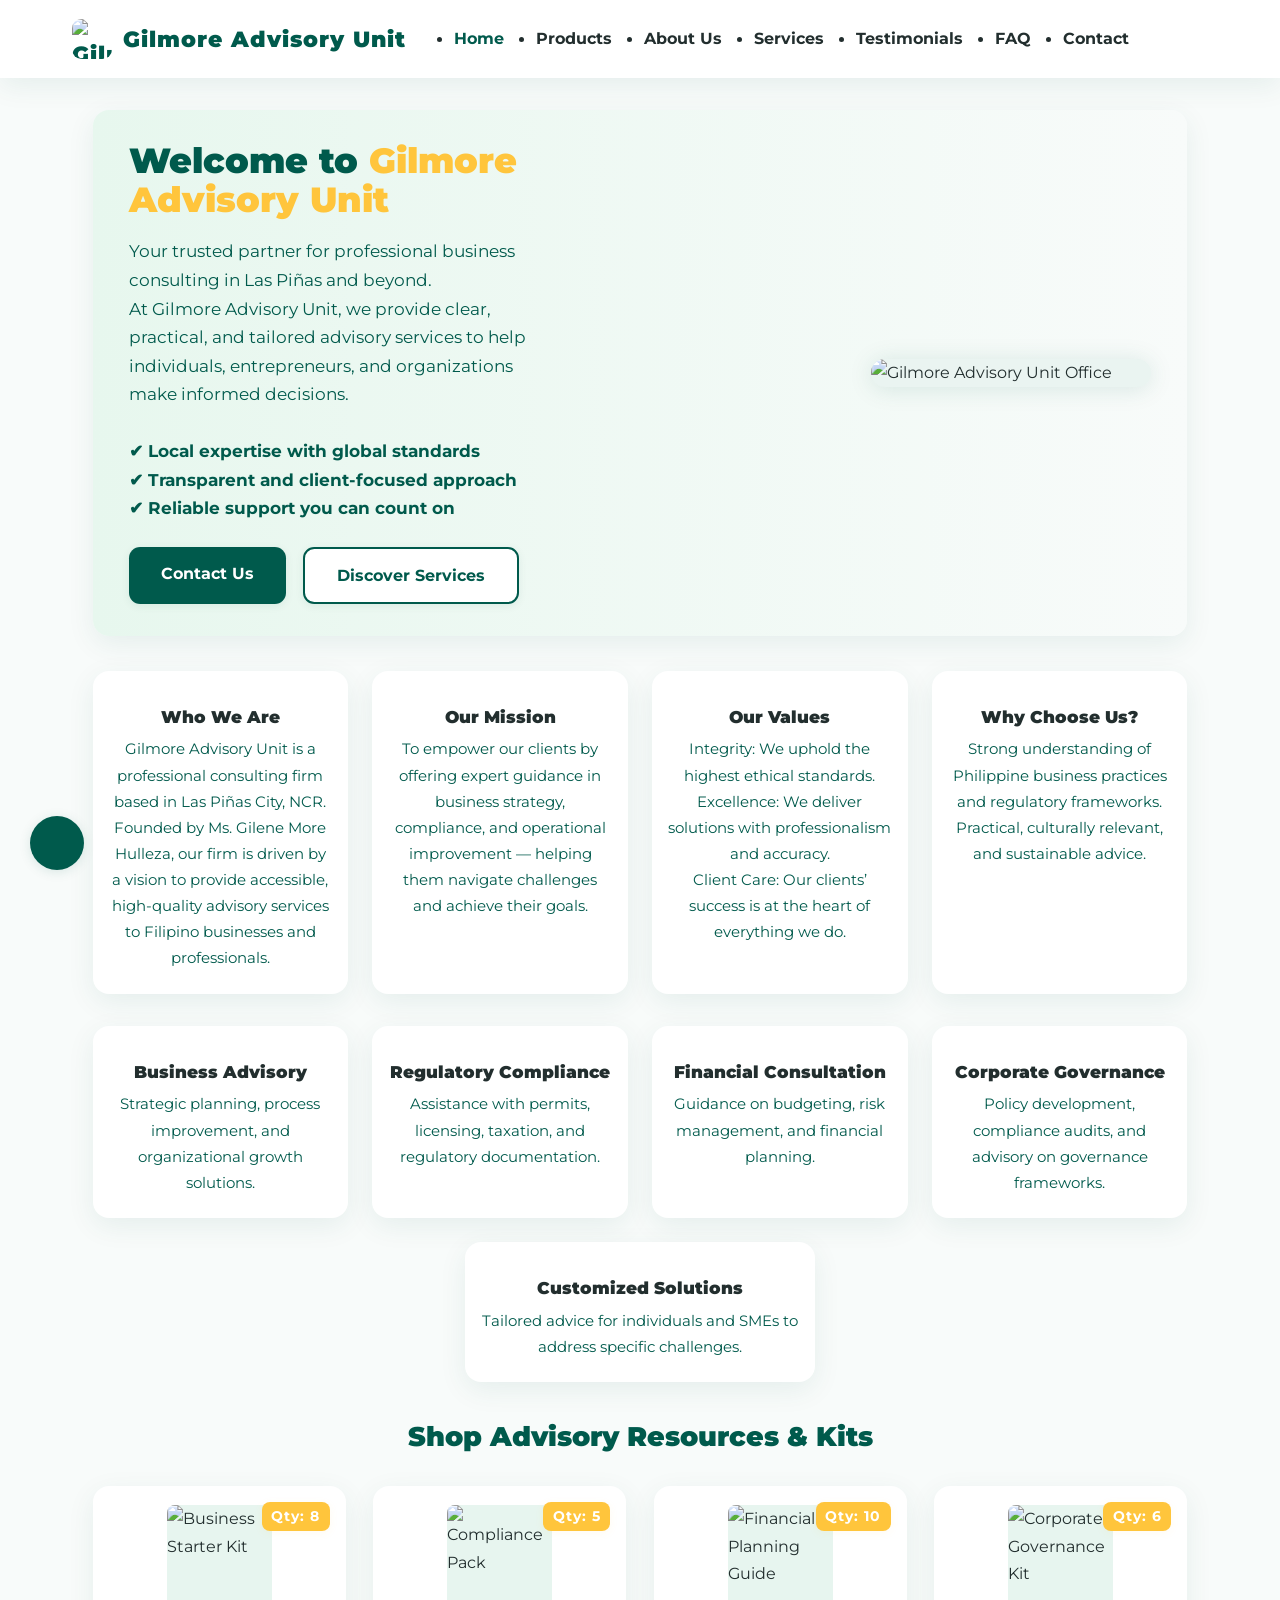
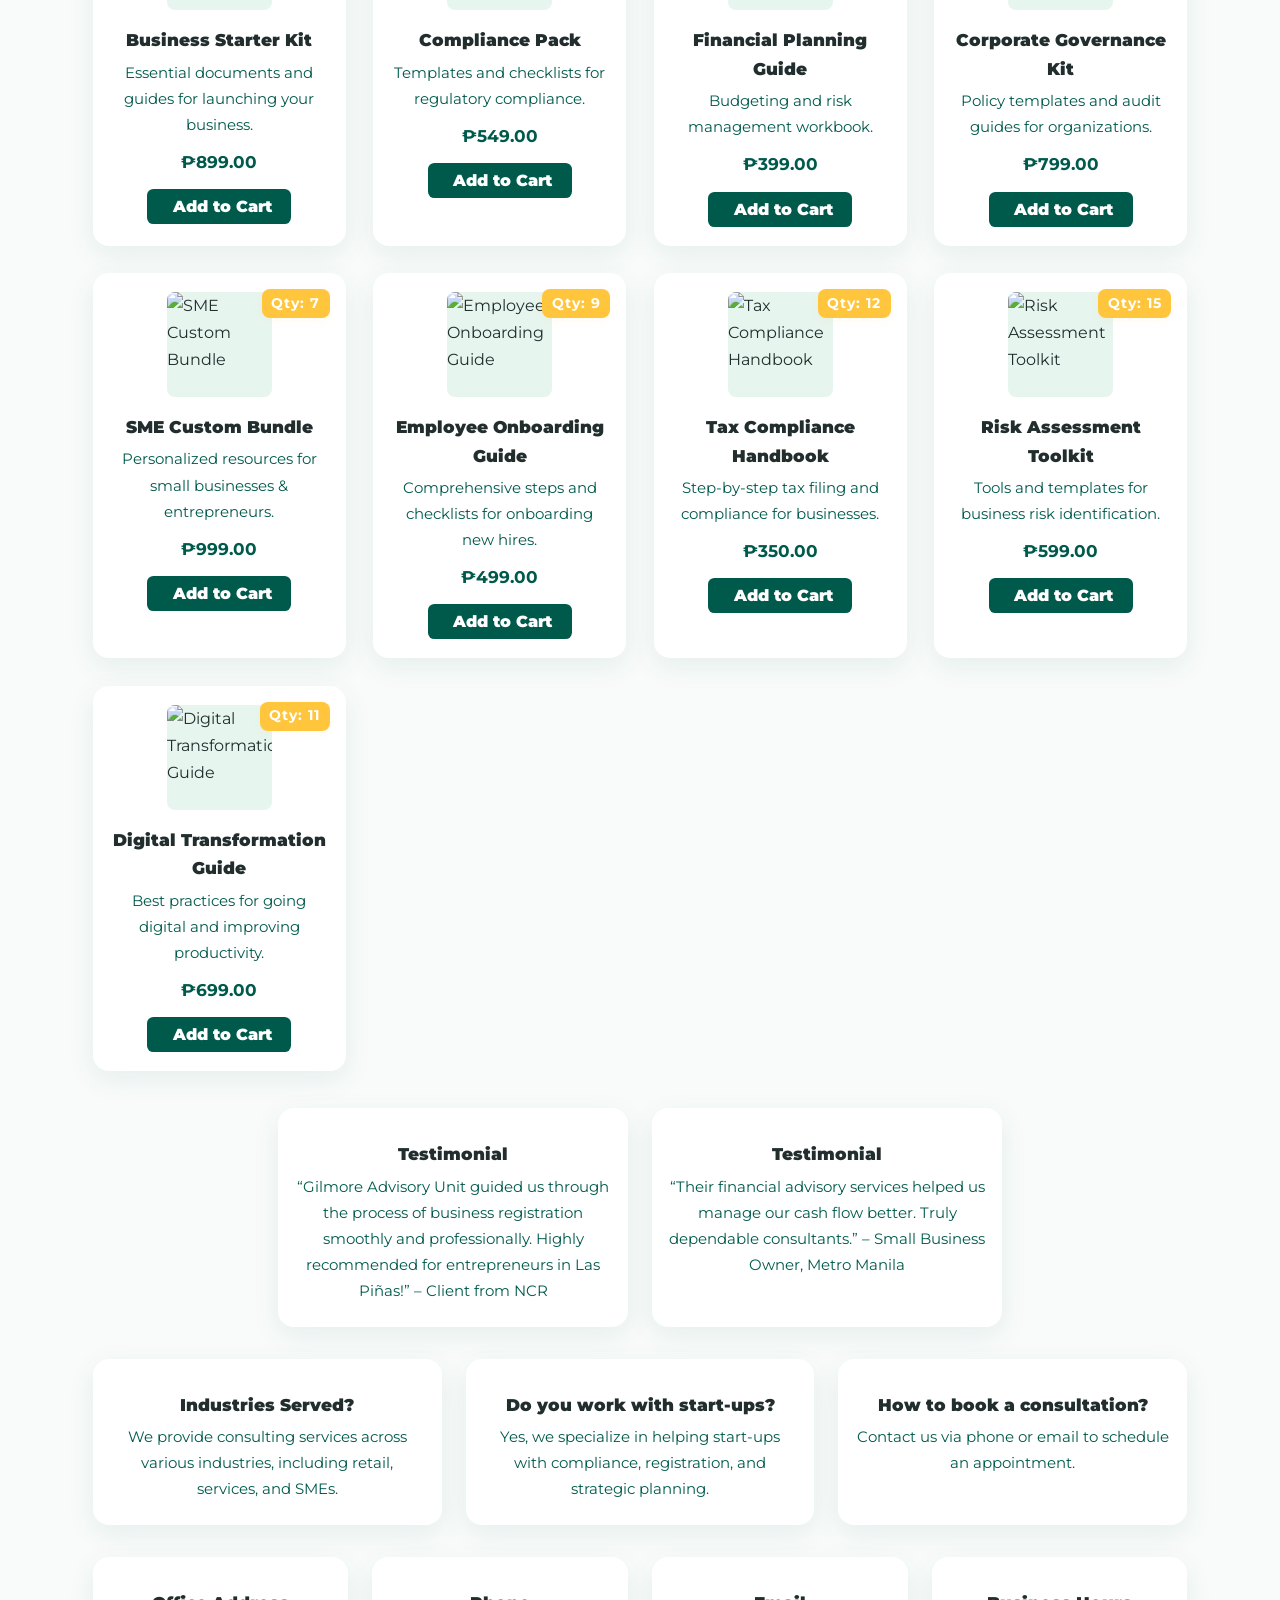
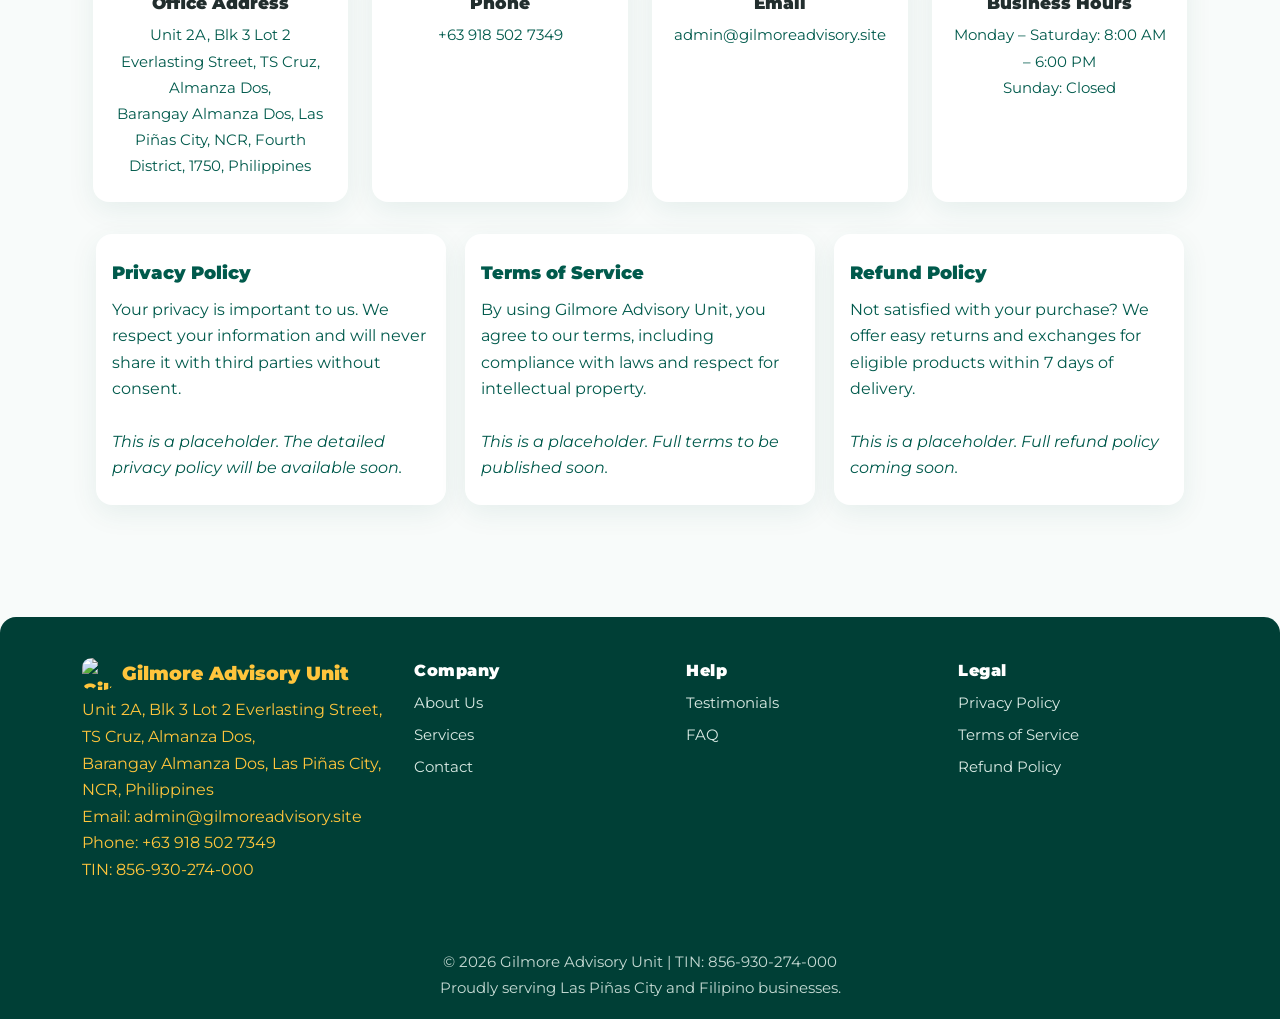
==== index.html @ 1d60f622 "Create index.html" ====
<!DOCTYPE html>
<html lang="en">
<head>
  <meta charset="UTF-8" />
  <meta name="viewport" content="width=device-width, initial-scale=1.0" />
  <title>Gilmore Advisory Unit | Professional Consulting in Las Piñas</title>
  <link rel="icon" type="image/png" href="image/FAVICON.png" />
  <!-- Google Fonts -->
  <link href="https://fonts.googleapis.com/css2?family=Montserrat:wght@400;700;900&display=swap" rel="stylesheet" />
  <!-- Remixicon for icons -->
  <link href="https://cdn.jsdelivr.net/npm/remixicon@4.5.0/fonts/remixicon.css" rel="stylesheet" />
  <style>
    :root {
      --primary: #005a4c;
      --accent: #ffc53c;
      --text: #222e2e;
      --background: #f8fbfa;
      --white: #fff;
      --radius: 1rem;
      --shadow: 0 8px 28px 0 rgba(0,90,76,0.08);
      --border: 1px solid #e0ede6;
      --footer-bg: #003f36;
    }
    * { box-sizing: border-box; margin: 0; padding: 0; }
    body {
      font-family: 'Montserrat', Arial, sans-serif;
      background: var(--background);
      color: var(--text);
      min-height: 100vh;
      line-height: 1.7;
    }
    a {
      color: var(--primary);
      text-decoration: none;
      transition: color .2s;
    }
    a:hover { color: var(--accent); }
    img { max-width: 100%; display: block; border-radius: .6rem; }
    button, input {
      font-family: inherit; outline: none; border: none; background: none;
    }
    .header {
      width: 100%; background: var(--white); box-shadow: var(--shadow);
      position: sticky; top: 0; z-index: 99;
    }
    .nav {
      display: flex; align-items: center; justify-content: space-between;
      max-width: 1200px; margin: 0 auto; padding: 1.2rem 2rem;
      position: relative;
    }
    .nav-logo {
      display: flex; align-items: center; gap: 0.7rem; font-size: 1.4rem; font-weight: 900; color: var(--primary);
      letter-spacing: 1px;
    }
    .nav-logo img { width: 40px; height: 40px; }
    .nav-list {
      display: flex; align-items: center; gap: 2rem;
    }
    .nav-link {
      color: var(--text); font-weight: 700;
      font-size: 1rem; padding: 0.2rem 0;
      position: relative;
      transition: color .2s;
    }
    .nav-link.active, .nav-link:hover { color: var(--primary); }
    .nav-actions { display: flex; align-items: center; gap: 1.2rem; }
    .nav-toggle {
      display: none; font-size: 2rem; background: none; border: none; cursor: pointer; color: var(--primary); margin-left: 1rem;
      z-index: 200;
    }
    .floating-cart-btn {
      position: fixed;
      left: 30px; bottom: 30px; z-index: 150;
      background: var(--primary);
      color: var(--white);
      border-radius: 50%;
      width: 54px; height: 54px;
      display: flex; align-items: center; justify-content: center;
      font-size: 2rem; box-shadow: 0 2px 12px 0 rgba(0,90,76,0.13);
      cursor: pointer; border: none;
      transition: background .2s, color .2s, box-shadow .2s;
    }
    .floating-cart-btn:hover {
      background: var(--accent);
      color: var(--primary);
    }
    @media (max-width: 500px) {
      .floating-cart-btn {
        left: 10px; bottom: 10px; width: 42px; height: 42px; font-size: 1.3rem;
      }
    }
    .cart-overlay {
      position: fixed; top: 0; left: 0; width: 100vw; height: 100vh;
      background: rgba(0,90,76,0.14); z-index: 100; display: none;
    }
    .cart-overlay.active { display: block; }
    .cart-sidebar {
      position: fixed; top: 0; right: -100%; width: 350px; max-width: 96vw; height: 100%;
      background: var(--white); box-shadow: -2px 0 16px 0 rgba(0,90,76,0.12);
      z-index: 101; padding: 2rem 1.5rem; display: flex; flex-direction: column; transition: right .25s;
      overflow-y: auto;
    }
    .cart-sidebar.open { right: 0; }
    .cart-sidebar-header {
      display: flex; align-items: center; justify-content: space-between; margin-bottom: 2rem;
    }
    .cart-sidebar-title { font-size: 1.15rem; font-weight: 900; color: var(--primary); }
    .cart-sidebar-close {
      font-size: 1.7rem; color: var(--primary); cursor: pointer; background: none; border: none;
      transition: color .2s;
    }
    .cart-items { flex: 1; overflow-y: auto; display: flex; flex-direction: column; gap: 1.2rem; }
    .cart-item {
      display: flex; gap: 1rem; align-items: flex-start; border-bottom: 1px solid #e0ede6; padding-bottom: 1rem;
    }
    .cart-item-img { width: 55px; height: 55px; object-fit: contain; border-radius: .6rem; background: #e7f5ef; }
    .cart-item-details { flex: 1; }
    .cart-item-title { font-size: 1rem; font-weight: 700; margin-bottom: .12rem; }
    .cart-item-price { color: var(--primary); font-weight: 700; margin-bottom: .12rem; font-size: 0.97rem; }
    .cart-item-qty {
      display: flex; align-items: center; gap: .4rem; margin-top: .18rem;
    }
    .cart-item-qty-btn {
      font-size: 1.05rem; background: var(--background); border-radius: .3rem; padding: 2px 7px; cursor: pointer;
      color: var(--primary); border: 1px solid #cce4da; transition: background .2s, color .2s;
    }
    .cart-item-qty-btn:hover { background: var(--primary); color: var(--white); }
    .cart-item-remove {
      color: #e14d4d; font-size: 1.13rem; margin-left: .5rem; cursor: pointer; background: none; border: none; transition: color .2s;
    }
    .cart-sidebar-footer {
      margin-top: 2rem; display: flex; align-items: center; justify-content: space-between; font-weight: 700; font-size: 1.05rem;
    }
    .cart-sidebar-footer .checkout-btn {
      padding: 0.6rem 1.3rem; background: var(--primary); color: var(--white); border-radius: .5rem; border: none;
      font-weight: 700; cursor: pointer; transition: background .2s;
    }
    .cart-sidebar-footer .checkout-btn:hover { background: var(--accent); color: var(--primary); }
    main { max-width: 1130px; margin: 0 auto; padding: 2rem 1.1rem 3rem; }
    .hero {
      display: flex; align-items: center; justify-content: space-between; gap: 2.5rem;
      background: linear-gradient(90deg, #e7f7ee 0%, #f8fbfa 100%);
      border-radius: var(--radius); padding: 2rem 2.3rem; margin-bottom: 2.2rem;
      box-shadow: var(--shadow); flex-wrap: wrap;
    }
    .hero-content { flex: 1; min-width: 260px; }
    .hero-title {
      font-size: 2.2rem; font-weight: 900; color: var(--primary); line-height: 1.1; margin-bottom: 1.1rem;
    }
    .hero-desc { color: #005a4c; font-size: 1.05rem; margin-bottom: 1.5rem; max-width: 430px; }
    .hero-btns { display: flex; gap: 1.05rem; }
    .btn-primary, .btn-secondary {
      padding: 0.8rem 2rem; font-size: 1rem; border-radius: .7rem; font-weight: 700;
      cursor: pointer; transition: background .2s, color .2s, box-shadow .2s; box-shadow: 0 2px 8px 0 rgba(0,90,76,0.08);
      outline: none; border: none;
    }
    .btn-primary { background: var(--primary); color: var(--white); }
    .btn-primary:hover { background: var(--accent); color: var(--primary);}
    .btn-secondary { background: var(--white); color: var(--primary); border: 2px solid var(--primary);}
    .btn-secondary:hover { background: var(--primary); color: var(--white);}
    .hero-img-container { min-width: 220px; flex: 1; display: flex; justify-content: flex-end; align-items: center;}
    .hero-img {
      width: 280px; max-width: 100%; border-radius: var(--radius); box-shadow: 0 2px 24px 0 rgba(0,90,76,.13); background: #eaf4f1; object-fit: contain;
    }
    .section-title {
      font-size: 1.7rem; color: var(--primary); font-weight: 900; text-align: center; margin-bottom: 1.6rem; margin-top: .8rem;
    }
    .products-grid {
      display: grid; grid-template-columns: repeat(auto-fit, minmax(220px, 1fr)); gap: 1.7rem; margin-bottom: 2.3rem;
    }
    .product-card {
      background: var(--white); border-radius: var(--radius); box-shadow: var(--shadow); padding: 1.2rem 1rem;
      display: flex; flex-direction: column; align-items: center; transition: transform .18s, box-shadow .2s; position: relative;
    }
    .product-card:hover { transform: translateY(-5px) scale(1.03); box-shadow: 0 11px 28px 0 rgba(0,90,76,.15);}
    .product-img { width: 105px; height: 105px; object-fit: contain; margin-bottom: 1rem; background: #e7f5ef; border-radius: .5rem;}
    .product-name { font-weight: 900; font-size: 1.05rem; text-align: center; margin-bottom: .3rem;}
    .product-desc { font-size: 0.96rem; color: #005a4c; margin-bottom: 0.55rem; text-align: center;}
    .product-stock { font-size: 0.93rem; margin-bottom: 0.2rem; color: var(--primary);}
    .product-price { font-weight: 700; font-size: 1.08rem; color: var(--primary); margin-bottom: .8rem;}
    .product-add {
      background: var(--primary); color: var(--white); border-radius: .4rem; padding: 0.5rem 1.2rem; font-weight: 900; cursor: pointer; font-size: 1rem; border: none;
      transition: background .2s; display: flex; align-items: center; gap: .4rem;
    }
    .product-add:hover { background: var(--accent); color: var(--primary);}
    .product-badge {
      position: absolute; top: 1rem; right: 1rem; background: var(--accent); color: var(--white); font-weight: 700; font-size: .87rem;
      padding: 0.17rem 0.6rem; border-radius: .5rem; letter-spacing: 1px; box-shadow: 0 2px 8px 0 rgba(255,197,60,0.08);
    }
    .info-sections {
      display: flex; flex-wrap: wrap; gap: 1.5rem; margin-bottom: 2rem; justify-content: center;
    }
    .info-card {
      background: var(--white); border-radius: var(--radius); box-shadow: var(--shadow); padding: 1.4rem 1rem; min-width: 200px; flex: 1 1 200px;
      display: flex; flex-direction: column; align-items: center; text-align: center; max-width: 350px;
    }
    .info-icon { font-size: 2rem; color: var(--primary); margin-bottom: 0.6rem;}
    .info-title { font-size: 1.06rem; font-weight: 900; margin-bottom: .3rem;}
    .info-desc { color: #005a4c; font-size: 0.96rem;}
    .policy-sections {
      display: flex; flex-wrap: wrap; gap: 1.2rem; margin: 1.5rem 0; justify-content: center;
    }
    .policy-card {
      background: var(--white); border-radius: var(--radius); box-shadow: var(--shadow); padding: 1.5rem 1rem; min-width: 200px; flex: 1 1 200px;
      max-width: 350px; text-align: left; display: flex; flex-direction: column;
    }
    .policy-title { font-size: 1.12rem; font-weight: 900; margin-bottom: .55rem; color: var(--primary);}
    .policy-body { color: #005a4c; font-size: 0.97rem; line-height: 1.7;}
    .footer {
      background: var(--footer-bg); color: var(--white); padding: 2.5rem 0 1.1rem; margin-top: 2.5rem; border-radius: var(--radius) var(--radius) 0 0;
    }
    .footer-container {
      max-width: 1180px; margin: 0 auto; display: flex; flex-wrap: wrap; gap: 2rem; justify-content: space-between; align-items: flex-start; padding: 0 2rem;
    }
    .footer-brand { flex: 1 1 220px; margin-bottom: 2rem;}
    .footer-logo {
      display: flex; align-items: center; font-size: 1.2rem; font-weight: 900; gap: .5rem; margin-bottom: 0.45rem; color: var(--accent);
    }
    .footer-logo img { width: 32px; height: 32px; }
    .footer-desc { color: #ffc53c; font-size: 0.98rem; margin-bottom: .6rem;}
    .footer-links-group { flex: 1 1 160px; margin-bottom: 2rem;}
    .footer-links-title { font-size: 1rem; font-weight: 900; margin-bottom: .35rem; letter-spacing: .5px;}
    .footer-links { display: flex; flex-direction: column; gap: .35rem;}
    .footer-link { color: #e7f5ef; font-size: .96rem; transition: color .2s; opacity: .94;}
    .footer-link:hover { color: var(--accent);}
    .footer-bottom { text-align: center; font-size: .95rem; color: #e7f5ef; margin-top: 1.5rem; opacity: .85;}
    .footer-bottom a { color: #fff; font-weight: 700; text-decoration: underline; transition: color .2s;}
    .footer-bottom a:hover { color: var(--accent);}
    @media (max-width: 1100px) {
      .hero { flex-direction: column; text-align: center; }
      .hero-content, .hero-img-container { justify-content: center; }
      .hero-img { margin: 1.5rem auto 0 auto; }
    }
    @media (max-width: 900px) {
      .nav-list { gap: 1.1rem; }
      .footer-container { flex-direction: column; gap: 2.2rem; align-items: flex-start; }
    }
    @media (max-width: 700px) {
      .nav { padding: 1.1rem .7rem; }
      .main { padding: 1.2rem .5rem 2rem; }
      .products-grid, .info-sections, .policy-sections { gap: .7rem; }
      .footer-container { padding: 0 1rem; }
      .nav-list {
        position: fixed; top: 0; right: -100vw; width: 80vw; height: 100vh; background: var(--white);
        flex-direction: column; gap: 1.6rem; padding-top: 4rem; z-index: 120; transition: right .25s;
        box-shadow: -2px 0 18px 0 rgba(0,90,76,0.09);
      }
      .nav-list.open { right: 0; }
      .nav-toggle { display: block; }
      .nav-close {
        display: none;
      }
      .nav-list .nav-close {
        display: block;
        position: absolute;
        top: 1.1rem;
        right: 1.3rem;
        background: none;
        border: none;
        font-size: 1.7rem;
        color: var(--primary);
        cursor: pointer;
        z-index: 999;
      }
    }
    @media (max-width: 600px) {
      .hero { padding: 1rem .6rem; }
      .policy-card { padding: 1rem .5rem; }
      .footer { padding: 1.2rem 0 .9rem; }
    }
    @media (max-width: 430px) {
      .cart-sidebar { width: 98vw; padding: 1rem .5rem; }
      .footer-logo img { width: 24px; height: 24px; }
    }
  </style>
</head>
<body>
  <header class="header" id="header">
    <nav class="nav">
      <a href="index.html" class="nav-logo">
        <img src="image/LOGO.png" alt="Gilmore Advisory Unit Logo" />
        Gilmore Advisory Unit
      </a>
      <ul class="nav-list" id="nav-list">
        <li><a href="index.html" class="nav-link active">Home</a></li>
        <li><a href="#shop" class="nav-link">Products</a></li>
        <li><a href="#about" class="nav-link">About Us</a></li>
        <li><a href="#services" class="nav-link">Services</a></li>
        <li><a href="#testimonials" class="nav-link">Testimonials</a></li>
        <li><a href="#faq" class="nav-link">FAQ</a></li>
        <li><a href="#contact" class="nav-link">Contact</a></li>
        <button class="nav-close" id="nav-close" aria-label="Close menu"><i class="ri-close-line"></i></button>
      </ul>
      <div class="nav-actions">
        <button class="nav-toggle" id="nav-toggle" aria-label="Open menu"><i class="ri-menu-3-line"></i></button>
      </div>
    </nav>
  </header>

  <!-- Floating Cart Button -->
  <button class="floating-cart-btn" id="cart-btn" aria-label="Open cart">
    <i class="ri-shopping-basket-2-line"></i>
  </button>

  <!-- Cart Sidebar & Overlay -->
  <div class="cart-overlay" id="cart-overlay"></div>
  <aside class="cart-sidebar" id="cart-sidebar" aria-label="Shopping cart">
    <div class="cart-sidebar-header">
      <div class="cart-sidebar-title">My Cart</div>
      <button class="cart-sidebar-close" id="cart-close-btn" aria-label="Close cart"><i class="ri-close-line"></i></button>
    </div>
    <div class="cart-items" id="cart-items">
      <!-- Cart items will be rendered here by JS -->
    </div>
    <div class="cart-sidebar-footer">
      <span><span id="cart-items-count">0</span> items | <span id="cart-total">₱0</span></span>
      <button class="checkout-btn" id="checkout-btn">Checkout</button>
    </div>
  </aside>

  <main>
    <!-- Hero Section -->
    <section class="hero" id="home">
      <div class="hero-content">
        <h1 class="hero-title">Welcome to <span style="color:var(--accent)">Gilmore Advisory Unit</span></h1>
        <div class="hero-desc">
          Your trusted partner for professional business consulting in Las Piñas and beyond.<br>
          At Gilmore Advisory Unit, we provide clear, practical, and tailored advisory services to help individuals, entrepreneurs, and organizations make informed decisions.
          <br><br>
          <span style="color:var(--primary);font-weight:700;">✔ Local expertise with global standards<br>✔ Transparent and client-focused approach<br>✔ Reliable support you can count on</span>
        </div>
        <div class="hero-btns">
          <a href="#contact" class="btn-primary">Contact Us</a>
          <a href="#services" class="btn-secondary">Discover Services</a>
        </div>
      </div>
      <div class="hero-img-container">
        <img src="image/placeholder.png" alt="Gilmore Advisory Unit Office" class="hero-img" />
      </div>
    </section>

    <!-- About Us -->
    <section class="info-sections" id="about">
      <div class="info-card">
        <div class="info-icon"><i class="ri-user-star-line"></i></div>
        <div class="info-title">Who We Are</div>
        <div class="info-desc">
          Gilmore Advisory Unit is a professional consulting firm based in Las Piñas City, NCR. Founded by Ms. Gilene More Hulleza, our firm is driven by a vision to provide accessible, high-quality advisory services to Filipino businesses and professionals.
        </div>
      </div>
      <div class="info-card">
        <div class="info-icon"><i class="ri-lightbulb-line"></i></div>
        <div class="info-title">Our Mission</div>
        <div class="info-desc">
          To empower our clients by offering expert guidance in business strategy, compliance, and operational improvement — helping them navigate challenges and achieve their goals.
        </div>
      </div>
      <div class="info-card">
        <div class="info-icon"><i class="ri-hand-heart-line"></i></div>
        <div class="info-title">Our Values</div>
        <div class="info-desc">
          Integrity: We uphold the highest ethical standards.<br>
          Excellence: We deliver solutions with professionalism and accuracy.<br>
          Client Care: Our clients’ success is at the heart of everything we do.
        </div>
      </div>
      <div class="info-card">
        <div class="info-icon"><i class="ri-check-double-line"></i></div>
        <div class="info-title">Why Choose Us?</div>
        <div class="info-desc">
          Strong understanding of Philippine business practices and regulatory frameworks. Practical, culturally relevant, and sustainable advice.
        </div>
      </div>
    </section>

    <!-- Services -->
    <section class="info-sections" id="services">
      <div class="info-card">
        <div class="info-icon"><i class="ri-briefcase-4-line"></i></div>
        <div class="info-title">Business Advisory</div>
        <div class="info-desc">Strategic planning, process improvement, and organizational growth solutions.</div>
      </div>
      <div class="info-card">
        <div class="info-icon"><i class="ri-file-list-3-line"></i></div>
        <div class="info-title">Regulatory Compliance</div>
        <div class="info-desc">Assistance with permits, licensing, taxation, and regulatory documentation.</div>
      </div>
      <div class="info-card">
        <div class="info-icon"><i class="ri-money-dollar-circle-line"></i></div>
        <div class="info-title">Financial Consultation</div>
        <div class="info-desc">Guidance on budgeting, risk management, and financial planning.</div>
      </div>
      <div class="info-card">
        <div class="info-icon"><i class="ri-shield-check-line"></i></div>
        <div class="info-title">Corporate Governance</div>
        <div class="info-desc">Policy development, compliance audits, and advisory on governance frameworks.</div>
      </div>
      <div class="info-card">
        <div class="info-icon"><i class="ri-settings-2-line"></i></div>
        <div class="info-title">Customized Solutions</div>
        <div class="info-desc">Tailored advice for individuals and SMEs to address specific challenges.</div>
      </div>
    </section>

    <!-- Products -->
    <section id="shop">
      <h2 class="section-title">Shop Advisory Resources & Kits</h2>
      <div class="products-grid" id="products-grid">
        <div class="product-card" data-id="1">
          <span class="product-badge">Qty: 8</span>
          <img src="image/placeholder.png" alt="Business Starter Kit" class="product-img" />
          <div class="product-name">Business Starter Kit</div>
          <div class="product-desc">Essential documents and guides for launching your business.</div>
          <div class="product-price">₱899.00</div>
          <button class="product-add"><i class="ri-shopping-cart-2-line"></i> Add to Cart</button>
        </div>
        <div class="product-card" data-id="2">
          <span class="product-badge">Qty: 5</span>
          <img src="image/placeholder.png" alt="Compliance Pack" class="product-img" />
          <div class="product-name">Compliance Pack</div>
          <div class="product-desc">Templates and checklists for regulatory compliance.</div>
          <div class="product-price">₱549.00</div>
          <button class="product-add"><i class="ri-shopping-cart-2-line"></i> Add to Cart</button>
        </div>
        <div class="product-card" data-id="3">
          <span class="product-badge">Qty: 10</span>
          <img src="image/placeholder.png" alt="Financial Planning Guide" class="product-img" />
          <div class="product-name">Financial Planning Guide</div>
          <div class="product-desc">Budgeting and risk management workbook.</div>
          <div class="product-price">₱399.00</div>
          <button class="product-add"><i class="ri-shopping-cart-2-line"></i> Add to Cart</button>
        </div>
        <div class="product-card" data-id="4">
          <span class="product-badge">Qty: 6</span>
          <img src="image/placeholder.png" alt="Corporate Governance Kit" class="product-img" />
          <div class="product-name">Corporate Governance Kit</div>
          <div class="product-desc">Policy templates and audit guides for organizations.</div>
          <div class="product-price">₱799.00</div>
          <button class="product-add"><i class="ri-shopping-cart-2-line"></i> Add to Cart</button>
        </div>
        <div class="product-card" data-id="5">
          <span class="product-badge">Qty: 7</span>
          <img src="image/placeholder.png" alt="SME Custom Bundle" class="product-img" />
          <div class="product-name">SME Custom Bundle</div>
          <div class="product-desc">Personalized resources for small businesses & entrepreneurs.</div>
          <div class="product-price">₱999.00</div>
          <button class="product-add"><i class="ri-shopping-cart-2-line"></i> Add to Cart</button>
        </div>
        <div class="product-card" data-id="6">
          <span class="product-badge">Qty: 9</span>
          <img src="image/placeholder.png" alt="Employee Onboarding Guide" class="product-img" />
          <div class="product-name">Employee Onboarding Guide</div>
          <div class="product-desc">Comprehensive steps and checklists for onboarding new hires.</div>
          <div class="product-price">₱499.00</div>
          <button class="product-add"><i class="ri-shopping-cart-2-line"></i> Add to Cart</button>
        </div>
        <div class="product-card" data-id="7">
          <span class="product-badge">Qty: 12</span>
          <img src="image/placeholder.png" alt="Tax Compliance Handbook" class="product-img" />
          <div class="product-name">Tax Compliance Handbook</div>
          <div class="product-desc">Step-by-step tax filing and compliance for businesses.</div>
          <div class="product-price">₱350.00</div>
          <button class="product-add"><i class="ri-shopping-cart-2-line"></i> Add to Cart</button>
        </div>
        <div class="product-card" data-id="8">
          <span class="product-badge">Qty: 15</span>
          <img src="image/placeholder.png" alt="Risk Assessment Toolkit" class="product-img" />
          <div class="product-name">Risk Assessment Toolkit</div>
          <div class="product-desc">Tools and templates for business risk identification.</div>
          <div class="product-price">₱599.00</div>
          <button class="product-add"><i class="ri-shopping-cart-2-line"></i> Add to Cart</button>
        </div>
        <div class="product-card" data-id="9">
          <span class="product-badge">Qty: 11</span>
          <img src="image/placeholder.png" alt="Digital Transformation Guide" class="product-img" />
          <div class="product-name">Digital Transformation Guide</div>
          <div class="product-desc">Best practices for going digital and improving productivity.</div>
          <div class="product-price">₱699.00</div>
          <button class="product-add"><i class="ri-shopping-cart-2-line"></i> Add to Cart</button>
        </div>
      </div>
    </section>

    <!-- Testimonials -->
    <section class="info-sections" id="testimonials">
      <div class="info-card">
        <div class="info-icon"><i class="ri-chat-3-line"></i></div>
        <div class="info-title">Testimonial</div>
        <div class="info-desc">
          “Gilmore Advisory Unit guided us through the process of business registration smoothly and professionally. Highly recommended for entrepreneurs in Las Piñas!” – Client from NCR
        </div>
      </div>
      <div class="info-card">
        <div class="info-icon"><i class="ri-chat-3-line"></i></div>
        <div class="info-title">Testimonial</div>
        <div class="info-desc">
          “Their financial advisory services helped us manage our cash flow better. Truly dependable consultants.” – Small Business Owner, Metro Manila
        </div>
      </div>
    </section>

    <!-- FAQ -->
    <section class="info-sections" id="faq">
      <div class="info-card">
        <div class="info-icon"><i class="ri-question-answer-line"></i></div>
        <div class="info-title">Industries Served?</div>
        <div class="info-desc">We provide consulting services across various industries, including retail, services, and SMEs.</div>
      </div>
      <div class="info-card">
        <div class="info-icon"><i class="ri-question-answer-line"></i></div>
        <div class="info-title">Do you work with start-ups?</div>
        <div class="info-desc">Yes, we specialize in helping start-ups with compliance, registration, and strategic planning.</div>
      </div>
      <div class="info-card">
        <div class="info-icon"><i class="ri-question-answer-line"></i></div>
        <div class="info-title">How to book a consultation?</div>
        <div class="info-desc">Contact us via phone or email to schedule an appointment.</div>
      </div>
    </section>

    <!-- Contact -->
    <section class="info-sections" id="contact">
      <div class="info-card">
        <div class="info-icon"><i class="ri-map-pin-line"></i></div>
        <div class="info-title">Office Address</div>
        <div class="info-desc">
          Unit 2A, Blk 3 Lot 2 Everlasting Street, TS Cruz, Almanza Dos,<br>
          Barangay Almanza Dos, Las Piñas City, NCR, Fourth District, 1750, Philippines
        </div>
      </div>
      <div class="info-card">
        <div class="info-icon"><i class="ri-phone-line"></i></div>
        <div class="info-title">Phone</div>
        <div class="info-desc">
          <a href="tel:+639185027349">+63 918 502 7349</a>
        </div>
      </div>
      <div class="info-card">
        <div class="info-icon"><i class="ri-mail-send-line"></i></div>
        <div class="info-title">Email</div>
        <div class="info-desc">
          <a href="mailto:admin@gilmoreadvisory.site">admin@gilmoreadvisory.site</a>
        </div>
      </div>
      <div class="info-card">
        <div class="info-icon"><i class="ri-time-line"></i></div>
        <div class="info-title">Business Hours</div>
        <div class="info-desc">
          Monday – Saturday: 8:00 AM – 6:00 PM<br>Sunday: Closed
        </div>
      </div>
    </section>

    <!-- Policy Links Section -->
    <section class="policy-sections" id="policies">
      <div class="policy-card">
        <div class="policy-title">Privacy Policy</div>
        <div class="policy-body">
          Your privacy is important to us. We respect your information and will never share it with third parties without consent.<br><br>
          <em>This is a placeholder. The detailed privacy policy will be available soon.</em>
        </div>
      </div>
      <div class="policy-card">
        <div class="policy-title">Terms of Service</div>
        <div class="policy-body">
          By using Gilmore Advisory Unit, you agree to our terms, including compliance with laws and respect for intellectual property.<br><br>
          <em>This is a placeholder. Full terms to be published soon.</em>
        </div>
      </div>
      <div class="policy-card">
        <div class="policy-title">Refund Policy</div>
        <div class="policy-body">
          Not satisfied with your purchase? We offer easy returns and exchanges for eligible products within 7 days of delivery.<br><br>
          <em>This is a placeholder. Full refund policy coming soon.</em>
        </div>
      </div>
    </section>
  </main>

  <footer class="footer">
    <div class="footer-container">
      <div class="footer-brand">
        <div class="footer-logo">
          <img src="image/LOGO.png" alt="Gilmore Advisory Unit Logo" />
          Gilmore Advisory Unit
        </div>
        <div class="footer-desc">
          Unit 2A, Blk 3 Lot 2 Everlasting Street, TS Cruz, Almanza Dos,<br>
          Barangay Almanza Dos, Las Piñas City, NCR, Philippines<br>
          Email: <a href="mailto:admin@gilmoreadvisory.site" style="color:var(--accent);">admin@gilmoreadvisory.site</a><br>
          Phone: <a href="tel:+639185027349" style="color:var(--accent);">+63 918 502 7349</a><br>
          TIN: 856-930-274-000
        </div>
      </div>
      <div class="footer-links-group">
        <div class="footer-links-title">Company</div>
        <div class="footer-links">
          <a href="#about" class="footer-link">About Us</a>
          <a href="#services" class="footer-link">Services</a>
          <a href="#contact" class="footer-link">Contact</a>
        </div>
      </div>
      <div class="footer-links-group">
        <div class="footer-links-title">Help</div>
        <div class="footer-links">
          <a href="#testimonials" class="footer-link">Testimonials</a>
          <a href="#faq" class="footer-link">FAQ</a>
        </div>
      </div>
      <div class="footer-links-group">
        <div class="footer-links-title">Legal</div>
        <div class="footer-links">
          <a href="privacy-policy.html" class="footer-link">Privacy Policy</a>
          <a href="terms.html" class="footer-link">Terms of Service</a>
          <a href="refund-policy.html" class="footer-link">Refund Policy</a>
        </div>
      </div>
    </div>
    <div class="footer-bottom">
      &copy; <span id="footer-year"></span> Gilmore Advisory Unit | TIN: 856-930-274-000<br>
      Proudly serving Las Piñas City and Filipino businesses.
    </div>
  </footer>

  <!-- Scripts -->
  <script>
    // Navigation for mobile
    const navToggle = document.getElementById('nav-toggle');
    const navClose = document.getElementById('nav-close');
    const navList = document.getElementById('nav-list');
    navToggle && navToggle.addEventListener('click', () => {
      navList.classList.add('open');
    });
    navClose && navClose.addEventListener('click', () => {
      navList.classList.remove('open');
    });
    document.querySelectorAll('.nav-link').forEach(link => {
      link.addEventListener('click', () => navList.classList.remove('open'));
    });

    // Cart functionality
    let cart = [];
    const products = [
      {
        id: 1,
        name: "Business Starter Kit",
        price: 899.00,
        img: "image/placeholder.png"
      },
      {
        id: 2,
        name: "Compliance Pack",
        price: 549.00,
        img: "image/placeholder.png"
      },
      {
        id: 3,
        name: "Financial Planning Guide",
        price: 399.00,
        img: "image/placeholder.png"
      },
      {
        id: 4,
        name: "Corporate Governance Kit",
        price: 799.00,
        img: "image/placeholder.png"
      },
      {
        id: 5,
        name: "SME Custom Bundle",
        price: 999.00,
        img: "image/placeholder.png"
      },
      {
        id: 6,
        name: "Employee Onboarding Guide",
        price: 499.00,
        img: "image/placeholder.png"
      },
      {
        id: 7,
        name: "Tax Compliance Handbook",
        price: 350.00,
        img: "image/placeholder.png"
      },
      {
        id: 8,
        name: "Risk Assessment Toolkit",
        price: 599.00,
        img: "image/placeholder.png"
      },
      {
        id: 9,
        name: "Digital Transformation Guide",
        price: 699.00,
        img: "image/placeholder.png"
      }
    ];

    const cartBtn = document.getElementById('cart-btn');
    const cartSidebar = document.getElementById('cart-sidebar');
    const cartCloseBtn = document.getElementById('cart-close-btn');
    const cartOverlay = document.getElementById('cart-overlay');
    const cartItemsContainer = document.getElementById('cart-items');
    const cartItemsCount = document.getElementById('cart-items-count');
    const cartTotal = document.getElementById('cart-total');
    const checkoutBtn = document.getElementById('checkout-btn');

    function openCart() {
      cartSidebar.classList.add('open');
      cartOverlay.classList.add('active');
      document.body.style.overflow = 'hidden';
    }
    function closeCart() {
      cartSidebar.classList.remove('open');
      cartOverlay.classList.remove('active');
      document.body.style.overflow = '';
    }
    cartBtn && cartBtn.addEventListener('click', openCart);
    cartCloseBtn && cartCloseBtn.addEventListener('click', closeCart);
    cartOverlay && cartOverlay.addEventListener('click', closeCart);

    // Add to cart logic
    document.querySelectorAll('.product-add').forEach((btn, idx) => {
      btn.addEventListener('click', function() {
        const card = btn.closest('.product-card');
        const pid = parseInt(card.getAttribute('data-id'));
        addToCart(pid);
      });
    });

    function addToCart(productId) {
      const prod = products.find(p => p.id === productId);
      const itemIndex = cart.findIndex(i => i.id === productId);
      if (itemIndex > -1) {
        cart[itemIndex].qty += 1;
      } else {
        cart.push({
          id: prod.id,
          name: prod.name,
          price: prod.price,
          img: prod.img,
          qty: 1
        });
      }
      renderCart();
    }

    function increaseQty(productId) {
      const item = cart.find(i => i.id === productId);
      if (item) {
        item.qty += 1;
        renderCart();
      }
    }

    function decreaseQty(productId) {
      const item = cart.find(i => i.id === productId);
      if (item && item.qty > 1) {
        item.qty -= 1;
        renderCart();
      }
    }

    function removeItem(productId) {
      cart = cart.filter(i => i.id !== productId);
      renderCart();
    }

    function renderCart() {
      cartItemsContainer.innerHTML = '';
      if (cart.length === 0) {
        cartItemsContainer.innerHTML = '<div style="text-align:center;color:#aaa;font-size:1rem;">Your cart is empty.</div>';
      } else {
        cart.forEach(item => {
          const div = document.createElement('div');
          div.className = 'cart-item';
          div.innerHTML = `
            <img src="${item.img}" alt="${item.name}" class="cart-item-img">
            <div class="cart-item-details">
              <div class="cart-item-title">${item.name}</div>
              <div class="cart-item-price">₱${item.price}</div>
              <div class="cart-item-qty">
                <button class="cart-item-qty-btn" aria-label="Decrease quantity"><i class="ri-subtract-line"></i></button>
                <span>${item.qty}</span>
                <button class="cart-item-qty-btn" aria-label="Increase quantity"><i class="ri-add-line"></i></button>
                <button class="cart-item-remove" aria-label="Remove item"><i class="ri-delete-bin-6-line"></i></button>
              </div>
            </div>
          `;
          div.querySelector('.cart-item-qty-btn[aria-label="Decrease quantity"]').addEventListener('click', function() {
            decreaseQty(item.id);
          });
          div.querySelector('.cart-item-qty-btn[aria-label="Increase quantity"]').addEventListener('click', function() {
            increaseQty(item.id);
          });
          div.querySelector('.cart-item-remove').addEventListener('click', function() {
            removeItem(item.id);
          });
          cartItemsContainer.appendChild(div);
        });
      }
      cartItemsCount.textContent = cart.reduce((total, i) => total + i.qty, 0);
      cartTotal.textContent = '₱' + cart.reduce((total, i) => total + i.qty * i.price, 0).toFixed(2);
    }
    renderCart();
    document.getElementById('footer-year').textContent = new Date().getFullYear();
    checkoutBtn && checkoutBtn.addEventListener('click', function() {
      window.location.href = "order-summary.html";
    });
  </script>
</body>
</html>
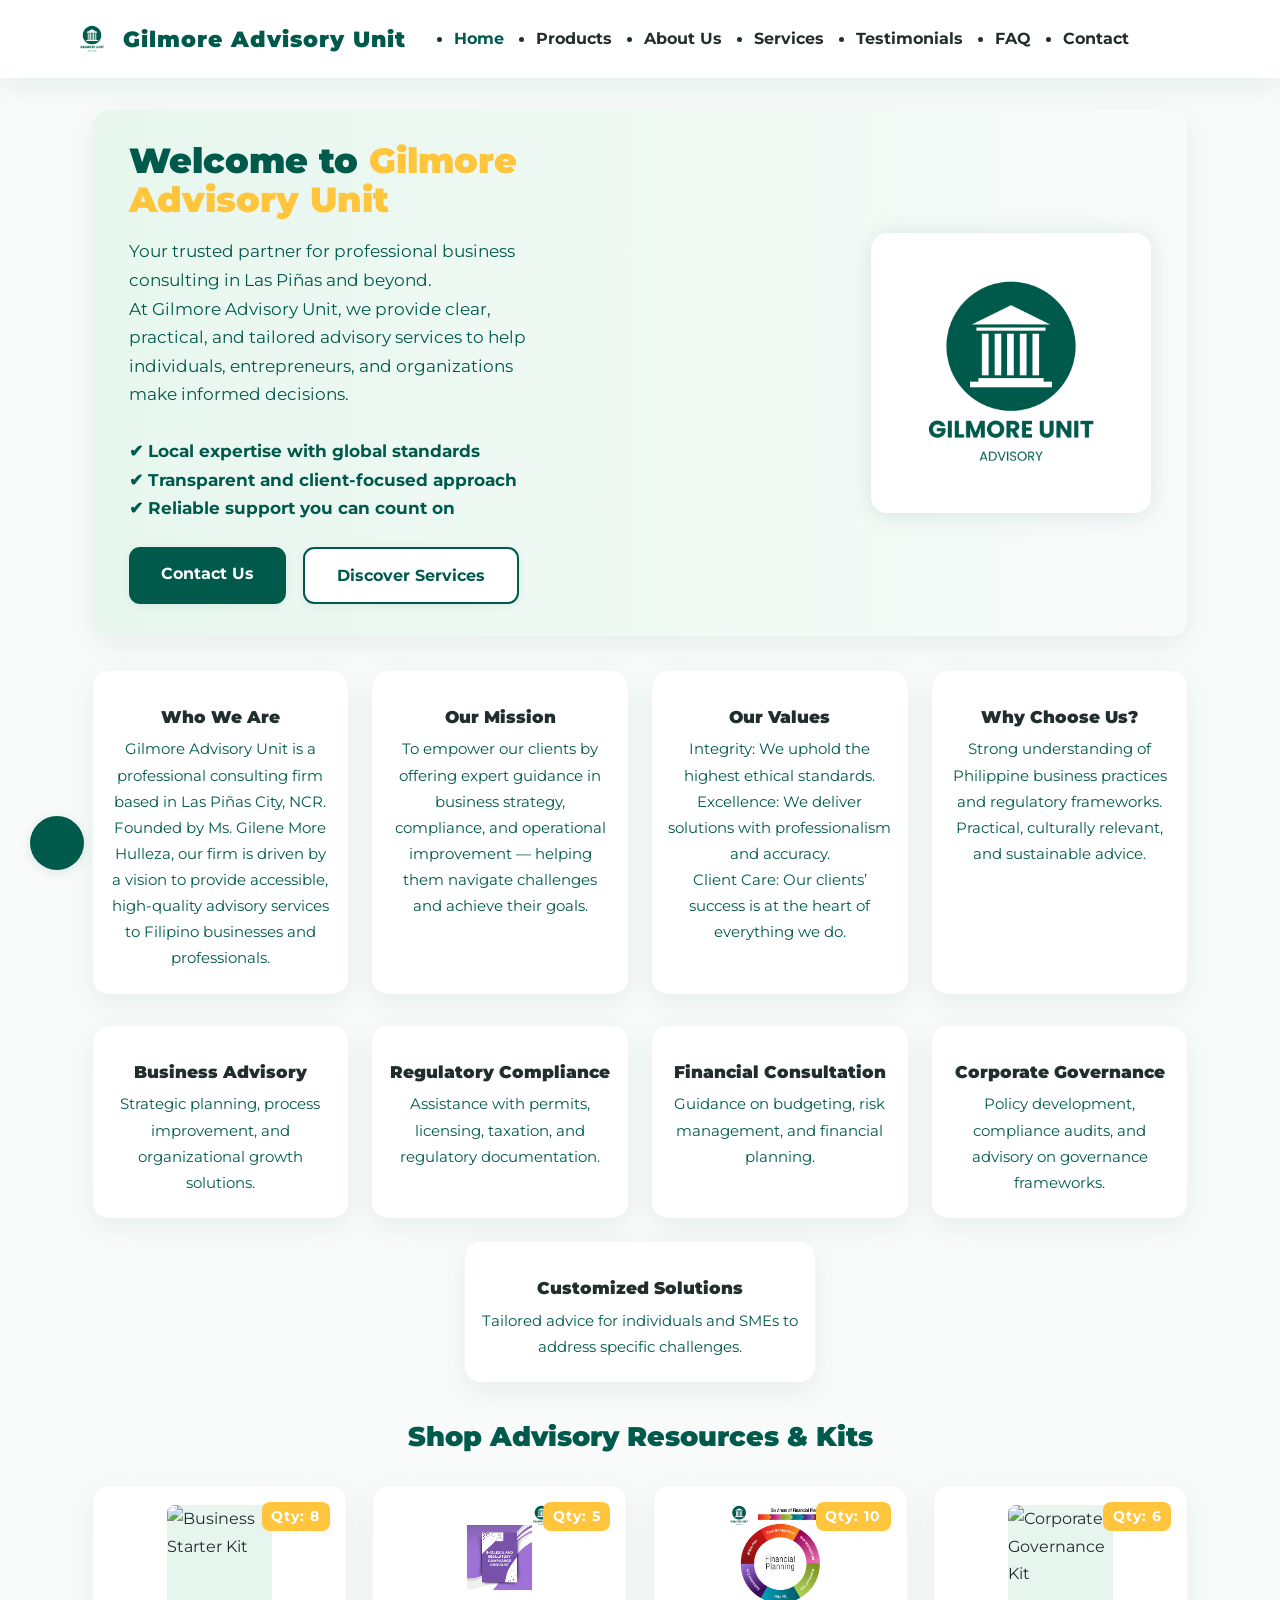
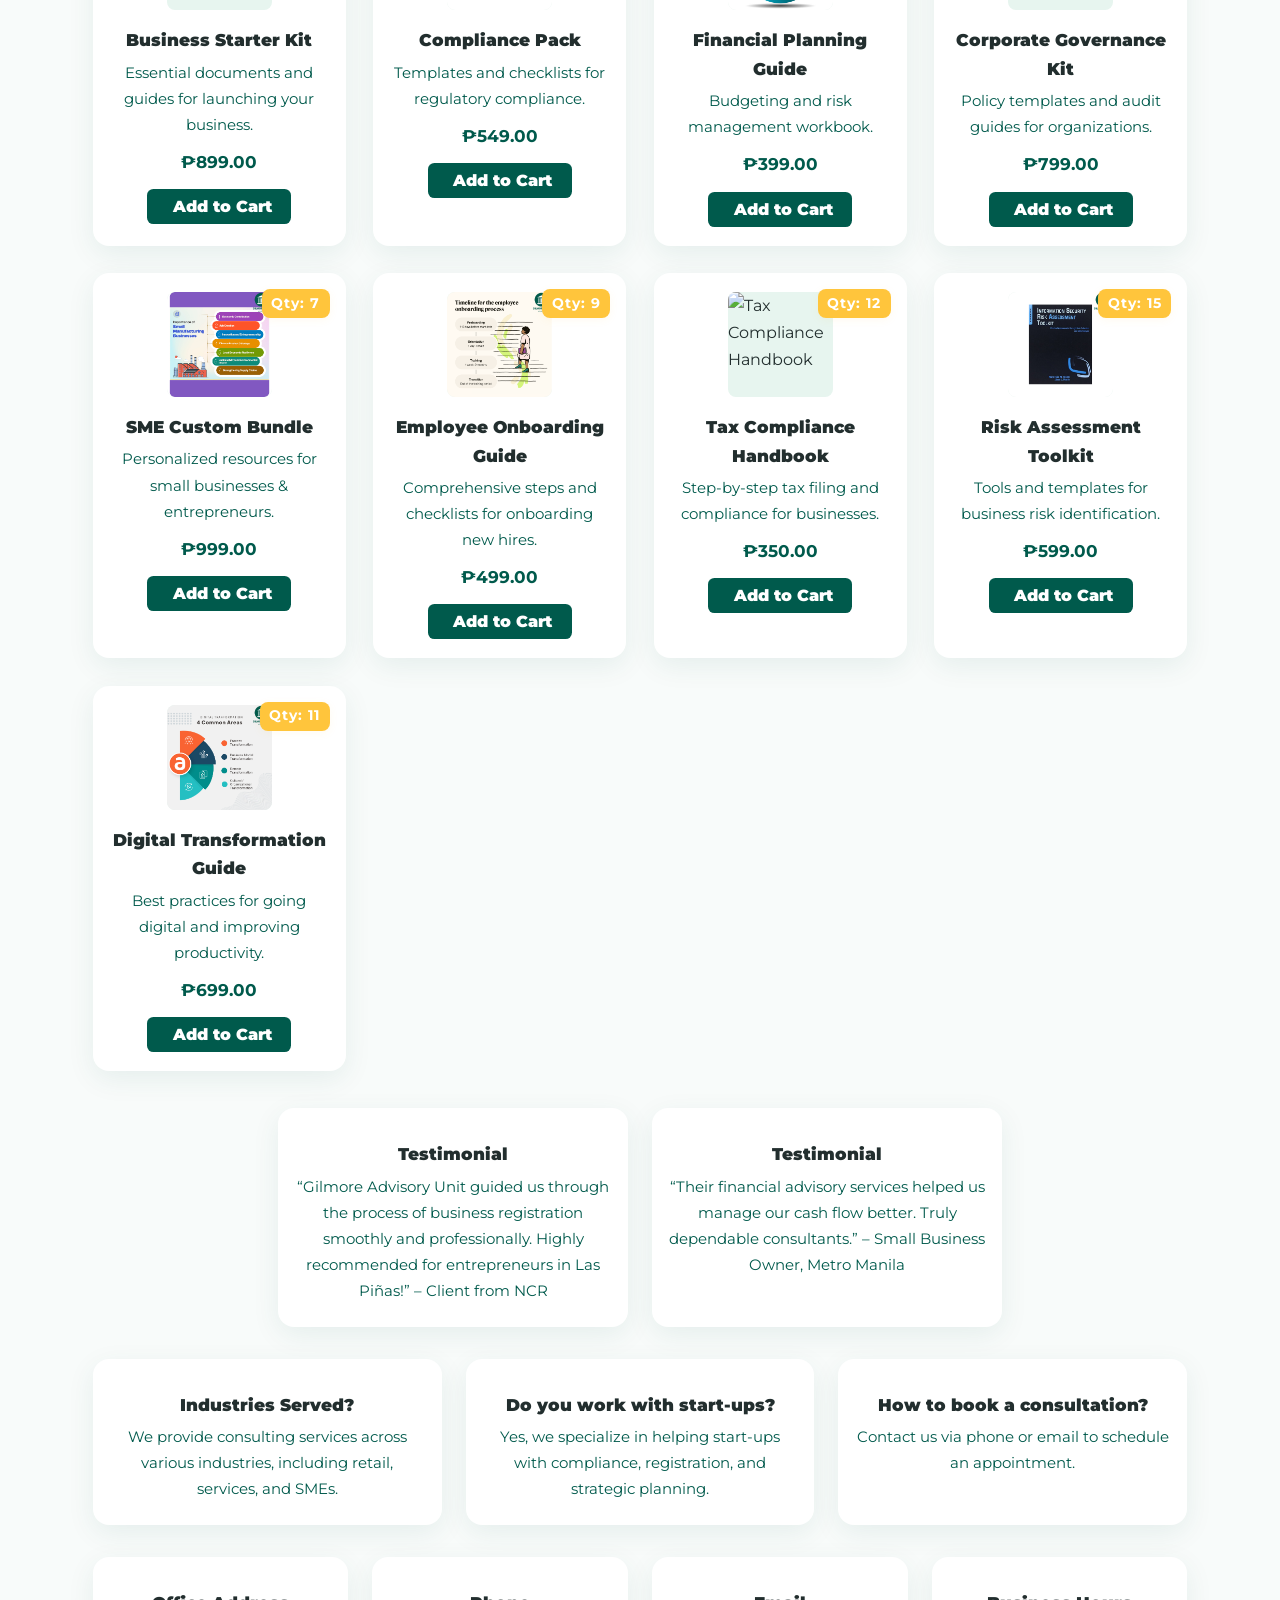
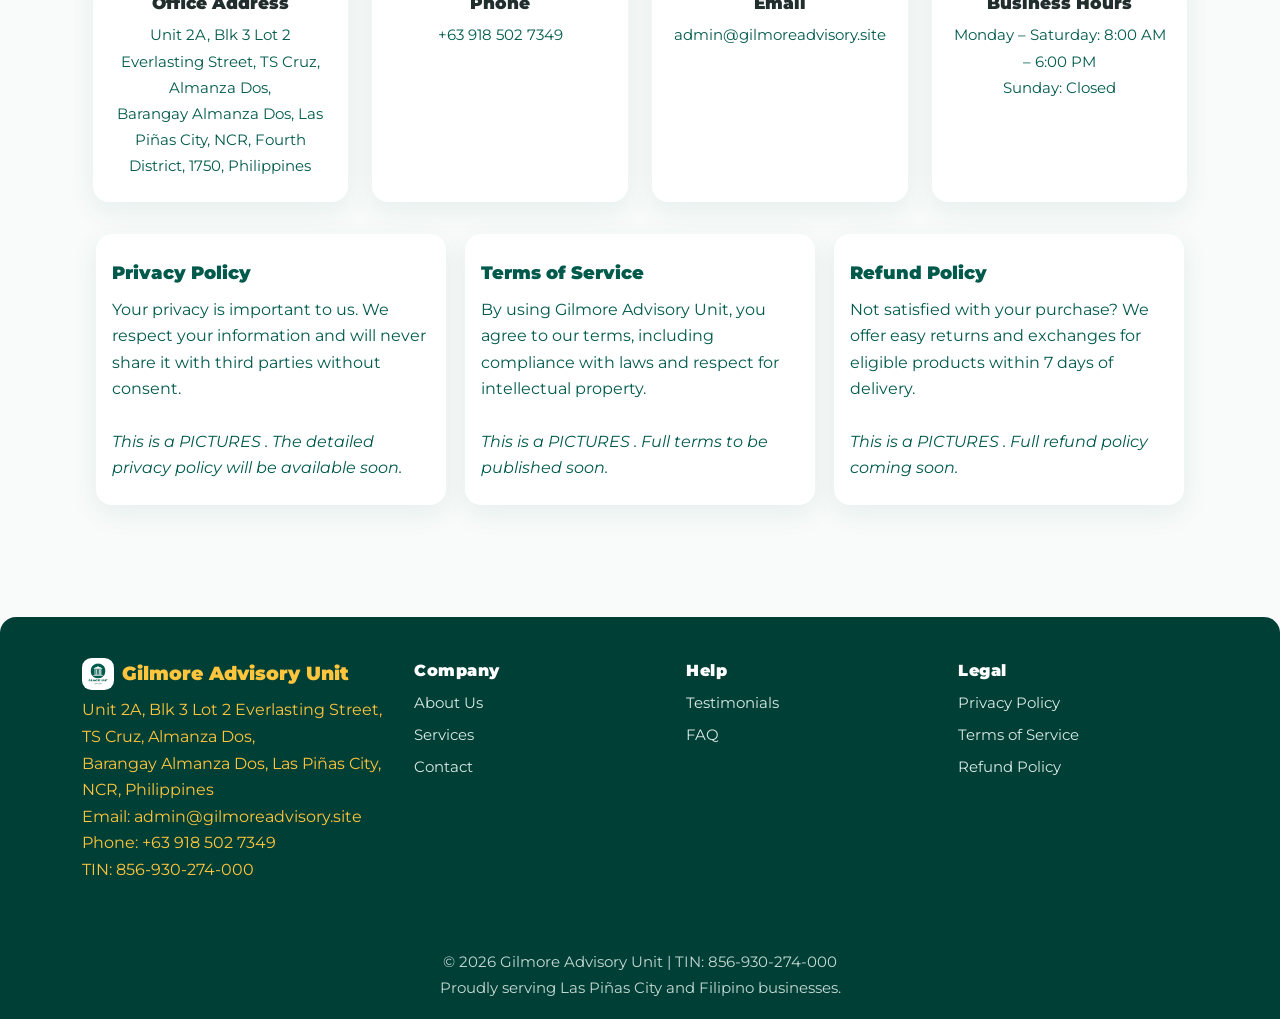
==== commit a9d8017e: "Update index.html" ====
--- a/index.html
+++ b/index.html
@@ -4,7 +4,7 @@
   <meta charset="UTF-8" />
   <meta name="viewport" content="width=device-width, initial-scale=1.0" />
   <title>Gilmore Advisory Unit | Professional Consulting in Las Piñas</title>
-  <link rel="icon" type="image/png" href="image/FAVICON.png" />
+  <link rel="icon" type="image/png" href="image/LOGO.png" />
   <!-- Google Fonts -->
   <link href="https://fonts.googleapis.com/css2?family=Montserrat:wght@400;700;900&display=swap" rel="stylesheet" />
   <!-- Remixicon for icons -->
@@ -335,7 +335,7 @@
         </div>
       </div>
       <div class="hero-img-container">
-        <img src="image/placeholder.png" alt="Gilmore Advisory Unit Office" class="hero-img" />
+        <img src="image/LOGO.png" alt="Gilmore Advisory Unit Office" class="hero-img" />
       </div>
     </section>
 
@@ -408,7 +408,7 @@
       <div class="products-grid" id="products-grid">
         <div class="product-card" data-id="1">
           <span class="product-badge">Qty: 8</span>
-          <img src="image/placeholder.png" alt="Business Starter Kit" class="product-img" />
+          <img src="image/PICTURES 1.png" alt="Business Starter Kit" class="product-img" />
           <div class="product-name">Business Starter Kit</div>
           <div class="product-desc">Essential documents and guides for launching your business.</div>
           <div class="product-price">₱899.00</div>
@@ -416,7 +416,7 @@
         </div>
         <div class="product-card" data-id="2">
           <span class="product-badge">Qty: 5</span>
-          <img src="image/placeholder.png" alt="Compliance Pack" class="product-img" />
+          <img src="image/PICTURES 2.png" alt="Compliance Pack" class="product-img" />
           <div class="product-name">Compliance Pack</div>
           <div class="product-desc">Templates and checklists for regulatory compliance.</div>
           <div class="product-price">₱549.00</div>
@@ -424,7 +424,7 @@
         </div>
         <div class="product-card" data-id="3">
           <span class="product-badge">Qty: 10</span>
-          <img src="image/placeholder.png" alt="Financial Planning Guide" class="product-img" />
+          <img src="image/PICTURES 3.png" alt="Financial Planning Guide" class="product-img" />
           <div class="product-name">Financial Planning Guide</div>
           <div class="product-desc">Budgeting and risk management workbook.</div>
           <div class="product-price">₱399.00</div>
@@ -432,7 +432,7 @@
         </div>
         <div class="product-card" data-id="4">
           <span class="product-badge">Qty: 6</span>
-          <img src="image/placeholder.png" alt="Corporate Governance Kit" class="product-img" />
+          <img src="image/PICTURES 4.png" alt="Corporate Governance Kit" class="product-img" />
           <div class="product-name">Corporate Governance Kit</div>
           <div class="product-desc">Policy templates and audit guides for organizations.</div>
           <div class="product-price">₱799.00</div>
@@ -440,7 +440,7 @@
         </div>
         <div class="product-card" data-id="5">
           <span class="product-badge">Qty: 7</span>
-          <img src="image/placeholder.png" alt="SME Custom Bundle" class="product-img" />
+          <img src="image/PICTURES 5.png" alt="SME Custom Bundle" class="product-img" />
           <div class="product-name">SME Custom Bundle</div>
           <div class="product-desc">Personalized resources for small businesses & entrepreneurs.</div>
           <div class="product-price">₱999.00</div>
@@ -448,7 +448,7 @@
         </div>
         <div class="product-card" data-id="6">
           <span class="product-badge">Qty: 9</span>
-          <img src="image/placeholder.png" alt="Employee Onboarding Guide" class="product-img" />
+          <img src="image/PICTURES 6.png" alt="Employee Onboarding Guide" class="product-img" />
           <div class="product-name">Employee Onboarding Guide</div>
           <div class="product-desc">Comprehensive steps and checklists for onboarding new hires.</div>
           <div class="product-price">₱499.00</div>
@@ -456,7 +456,7 @@
         </div>
         <div class="product-card" data-id="7">
           <span class="product-badge">Qty: 12</span>
-          <img src="image/placeholder.png" alt="Tax Compliance Handbook" class="product-img" />
+          <img src="image/PICTURES 7.png" alt="Tax Compliance Handbook" class="product-img" />
           <div class="product-name">Tax Compliance Handbook</div>
           <div class="product-desc">Step-by-step tax filing and compliance for businesses.</div>
           <div class="product-price">₱350.00</div>
@@ -464,7 +464,7 @@
         </div>
         <div class="product-card" data-id="8">
           <span class="product-badge">Qty: 15</span>
-          <img src="image/placeholder.png" alt="Risk Assessment Toolkit" class="product-img" />
+          <img src="image/PICTURES 8.png" alt="Risk Assessment Toolkit" class="product-img" />
           <div class="product-name">Risk Assessment Toolkit</div>
           <div class="product-desc">Tools and templates for business risk identification.</div>
           <div class="product-price">₱599.00</div>
@@ -472,7 +472,7 @@
         </div>
         <div class="product-card" data-id="9">
           <span class="product-badge">Qty: 11</span>
-          <img src="image/placeholder.png" alt="Digital Transformation Guide" class="product-img" />
+          <img src="image/PICTURES 9.png" alt="Digital Transformation Guide" class="product-img" />
           <div class="product-name">Digital Transformation Guide</div>
           <div class="product-desc">Best practices for going digital and improving productivity.</div>
           <div class="product-price">₱699.00</div>
@@ -557,21 +557,21 @@
         <div class="policy-title">Privacy Policy</div>
         <div class="policy-body">
           Your privacy is important to us. We respect your information and will never share it with third parties without consent.<br><br>
-          <em>This is a placeholder. The detailed privacy policy will be available soon.</em>
+          <em>This is a PICTURES . The detailed privacy policy will be available soon.</em>
         </div>
       </div>
       <div class="policy-card">
         <div class="policy-title">Terms of Service</div>
         <div class="policy-body">
           By using Gilmore Advisory Unit, you agree to our terms, including compliance with laws and respect for intellectual property.<br><br>
-          <em>This is a placeholder. Full terms to be published soon.</em>
+          <em>This is a PICTURES . Full terms to be published soon.</em>
         </div>
       </div>
       <div class="policy-card">
         <div class="policy-title">Refund Policy</div>
         <div class="policy-body">
           Not satisfied with your purchase? We offer easy returns and exchanges for eligible products within 7 days of delivery.<br><br>
-          <em>This is a placeholder. Full refund policy coming soon.</em>
+          <em>This is a PICTURES . Full refund policy coming soon.</em>
         </div>
       </div>
     </section>
@@ -645,55 +645,55 @@
         id: 1,
         name: "Business Starter Kit",
         price: 899.00,
-        img: "image/placeholder.png"
+        img: "image/PICTURES .png"
       },
       {
         id: 2,
         name: "Compliance Pack",
         price: 549.00,
-        img: "image/placeholder.png"
+        img: "image/PICTURES .png"
       },
       {
         id: 3,
         name: "Financial Planning Guide",
         price: 399.00,
-        img: "image/placeholder.png"
+        img: "image/PICTURES .png"
       },
       {
         id: 4,
         name: "Corporate Governance Kit",
         price: 799.00,
-        img: "image/placeholder.png"
+        img: "image/PICTURES .png"
       },
       {
         id: 5,
         name: "SME Custom Bundle",
         price: 999.00,
-        img: "image/placeholder.png"
+        img: "image/PICTURES .png"
       },
       {
         id: 6,
         name: "Employee Onboarding Guide",
         price: 499.00,
-        img: "image/placeholder.png"
+        img: "image/PICTURES .png"
       },
       {
         id: 7,
         name: "Tax Compliance Handbook",
         price: 350.00,
-        img: "image/placeholder.png"
+        img: "image/PICTURES .png"
       },
       {
         id: 8,
         name: "Risk Assessment Toolkit",
         price: 599.00,
-        img: "image/placeholder.png"
+        img: "image/PICTURES .png"
       },
       {
         id: 9,
         name: "Digital Transformation Guide",
         price: 699.00,
-        img: "image/placeholder.png"
+        img: "image/PICTURES .png"
       }
     ];
 
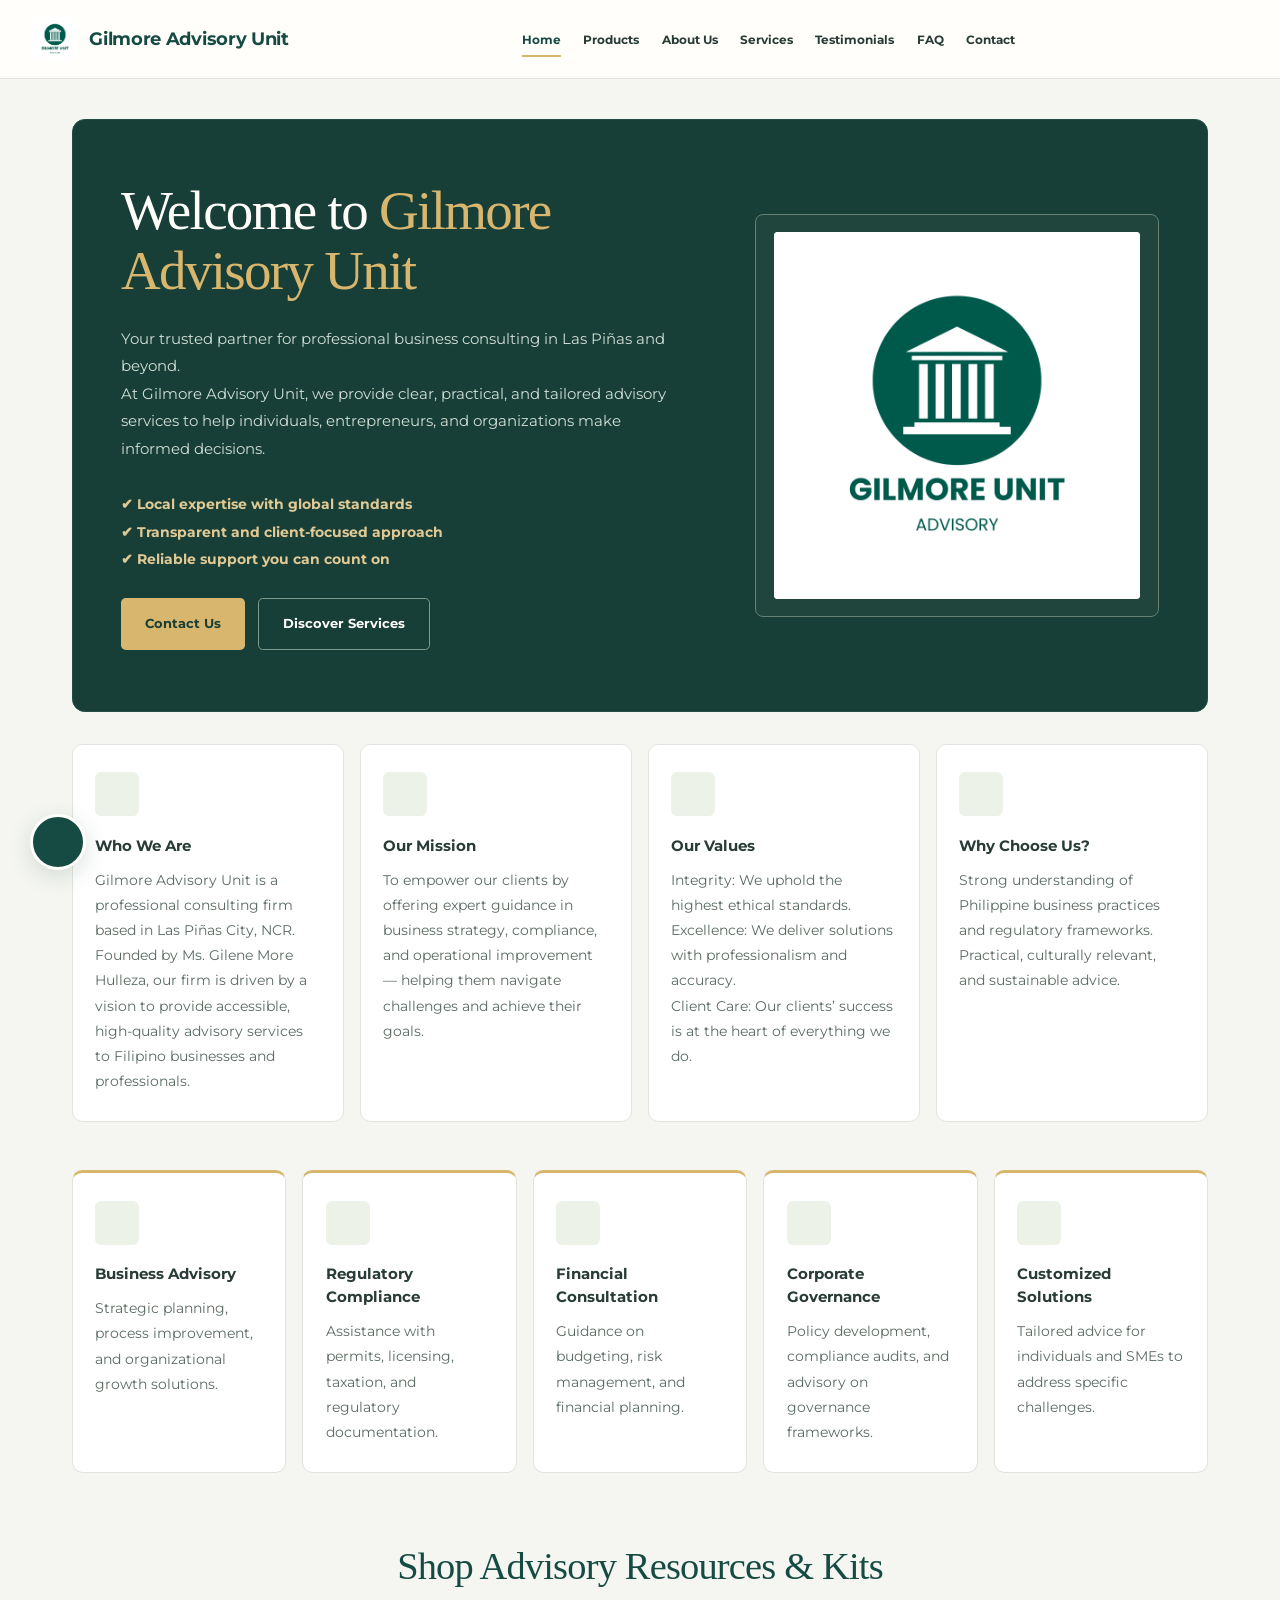
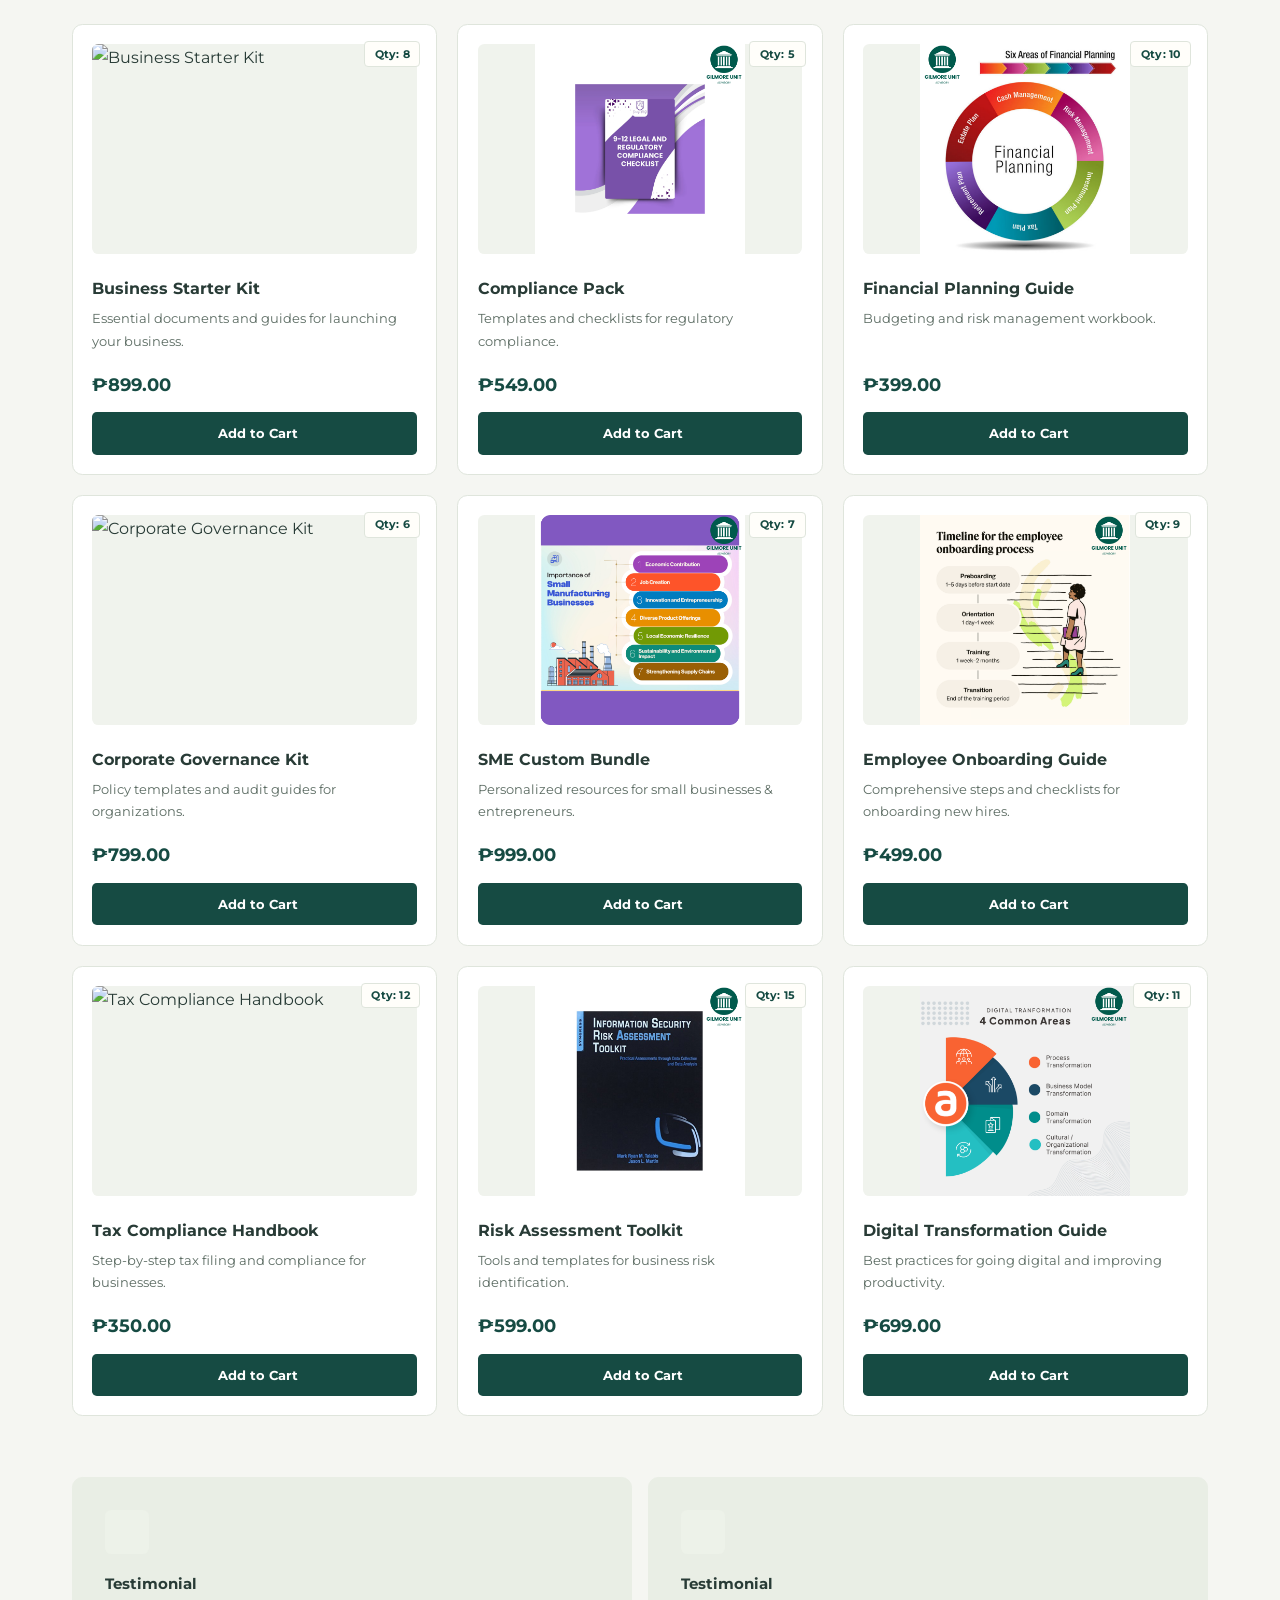
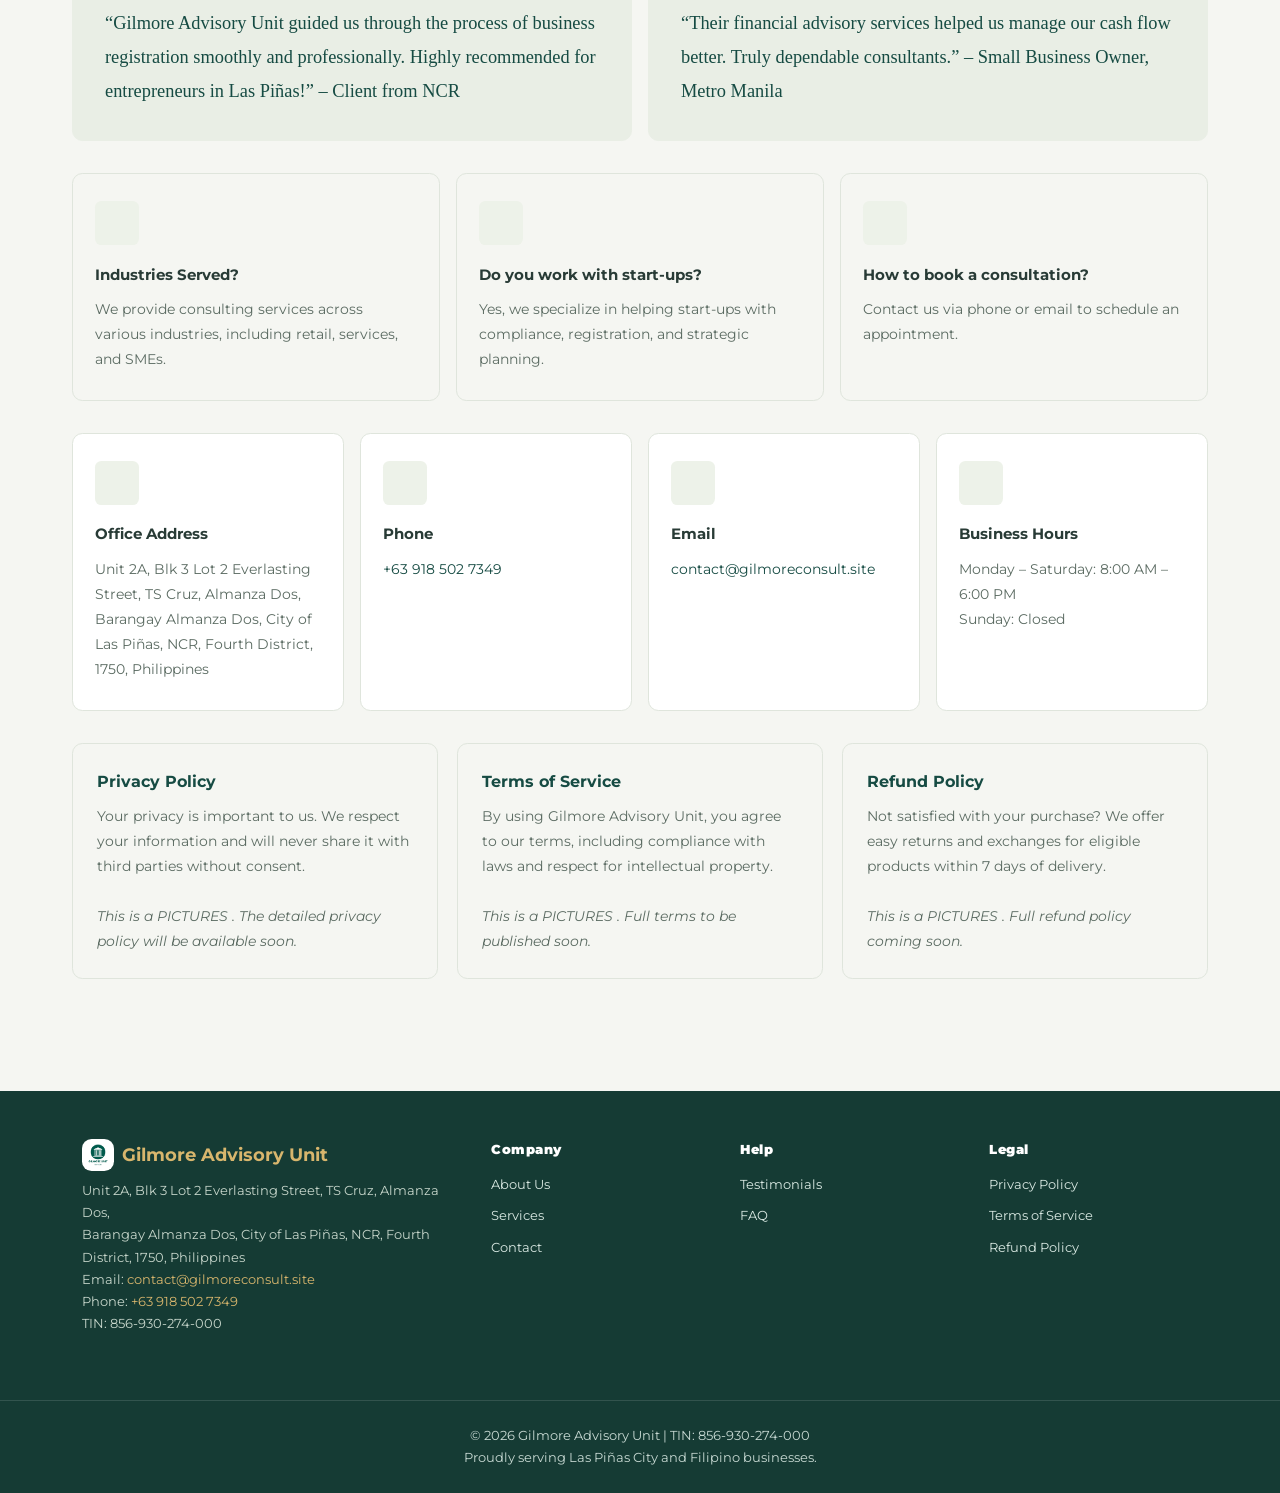
==== commit f11a64e2: "Add files via upload" ====
--- a/index.html
+++ b/index.html
@@ -273,6 +273,7 @@
       .footer-logo img { width: 24px; height: 24px; }
     }
   </style>
+  <link rel="stylesheet" href="refinements.css" />
 </head>
 <body>
   <header class="header" id="header">
@@ -525,7 +526,7 @@
         <div class="info-title">Office Address</div>
         <div class="info-desc">
           Unit 2A, Blk 3 Lot 2 Everlasting Street, TS Cruz, Almanza Dos,<br>
-          Barangay Almanza Dos, Las Piñas City, NCR, Fourth District, 1750, Philippines
+          Barangay Almanza Dos, City of Las Piñas, NCR, Fourth District, 1750, Philippines
         </div>
       </div>
       <div class="info-card">
@@ -539,7 +540,7 @@
         <div class="info-icon"><i class="ri-mail-send-line"></i></div>
         <div class="info-title">Email</div>
         <div class="info-desc">
-          <a href="mailto:admin@gilmoreadvisory.site">admin@gilmoreadvisory.site</a>
+          <a href="mailto:contact@gilmoreconsult.site">contact@gilmoreconsult.site</a>
         </div>
       </div>
       <div class="info-card">
@@ -586,8 +587,8 @@
         </div>
         <div class="footer-desc">
           Unit 2A, Blk 3 Lot 2 Everlasting Street, TS Cruz, Almanza Dos,<br>
-          Barangay Almanza Dos, Las Piñas City, NCR, Philippines<br>
-          Email: <a href="mailto:admin@gilmoreadvisory.site" style="color:var(--accent);">admin@gilmoreadvisory.site</a><br>
+          Barangay Almanza Dos, City of Las Piñas, NCR, Fourth District, 1750, Philippines<br>
+          Email: <a href="mailto:contact@gilmoreconsult.site" style="color:var(--accent);">contact@gilmoreconsult.site</a><br>
           Phone: <a href="tel:+639185027349" style="color:var(--accent);">+63 918 502 7349</a><br>
           TIN: 856-930-274-000
         </div>
--- a/refinements.css
+++ b/refinements.css
@@ -0,0 +1,141 @@
+:root {
+  --primary: #164b43;
+  --accent: #d8b66d;
+  --text: #283b36;
+  --background: #f5f6f2;
+  --footer-bg: #153b34;
+  --radius: .65rem;
+  --shadow: 0 12px 32px rgba(22, 56, 44, .055);
+  --border: 1px solid #dfe5dc;
+}
+html { scroll-behavior: smooth; scroll-padding-top: 110px; }
+body { -webkit-font-smoothing: antialiased; }
+a:hover { color: #81642c; }
+a:focus-visible, button:focus-visible, input:focus-visible, select:focus-visible, textarea:focus-visible { outline: 3px solid #a3803d; outline-offset: 4px; }
+.header { background: #fffefa; border-bottom: var(--border); box-shadow: none; }
+.nav { max-width: 1280px; padding: 1rem 2rem; gap: 1.5rem; }
+.nav-logo { font-size: 1.1rem; letter-spacing: -.3px; font-weight: 700; flex-shrink: 0; }
+.nav-logo img { width: 46px; height: 46px; object-fit: contain; }
+.nav-list { list-style: none; gap: 1.4rem; }
+.nav-link { font-size: .78rem; }
+.nav-link.active { border-bottom: 2px solid var(--accent); padding-bottom: .5rem; }
+.nav-close { display: none; }
+main { max-width: 1200px; padding: 2.5rem 2rem 3rem; }
+.hero { background: #183f37; border: 1px solid #234d43; border-radius: .8rem; padding: 3.8rem 3rem; gap: 3rem; flex-wrap: nowrap; box-shadow: none; margin-bottom: 2rem; }
+.hero-content { flex: 1.6; min-width: 0; }
+.hero-title { font-family: Georgia, 'Times New Roman', serif; font-size: clamp(2.7rem, 4.3vw, 3.9rem); font-weight: 400; letter-spacing: -1.7px; line-height: 1.1; color: #fffefa; margin-bottom: 1.5rem; }
+.hero-desc { font-size: .93rem; line-height: 1.85; color: #d1ded5; max-width: 550px; }
+.hero-desc span { color: #e0c994 !important; font-size: .85rem; line-height: 2; }
+.hero-btns { gap: .8rem; flex-wrap: wrap; }
+.btn-primary, .btn-secondary { display: inline-flex; align-items: center; justify-content: center; padding: .9rem 1.5rem; font-size: .8rem; border-radius: .3rem; box-shadow: none; }
+.hero .btn-primary { background: var(--accent); color: #183f37; }
+.hero .btn-primary:hover { background: #e8c98c; }
+.hero .btn-secondary { background: transparent; color: #fffefa; border: 1px solid #829a8e; }
+.hero .btn-secondary:hover { background: #31584c; }
+.hero-img-container { flex: 1; min-width: 0; padding: 1.1rem; border: 1px solid #668072; border-radius: .5rem; background: #ffffff08; }
+.hero-img { width: 100%; background: #fff; box-shadow: none; border-radius: .25rem; }
+.section-title, .summary-title { font-family: Georgia, 'Times New Roman', serif; font-weight: 400; letter-spacing: -.8px; font-size: clamp(2rem, 3vw, 2.7rem); line-height: 1.3; }
+.info-sections { gap: 1rem; margin-bottom: 2rem; }
+.info-card { max-width: none; min-width: 0; padding: 1.7rem 1.4rem; border: var(--border); box-shadow: none; align-items: flex-start; text-align: left; }
+.info-icon { display: flex; align-items: center; justify-content: center; width: 44px; height: 44px; border-radius: .4rem; background: #edf2e9; font-size: 1.5rem; margin-bottom: 1.1rem; }
+.info-title { font-size: .96rem; font-weight: 700; line-height: 1.5; margin-bottom: .7rem; }
+.info-desc, .policy-body { font-size: .85rem; line-height: 1.85; color: #5b6b62; overflow-wrap: anywhere; }
+#services { padding-top: 1rem; }
+#services .info-card { border-top: 3px solid var(--accent); }
+#shop { padding: 1.5rem 0; }
+.section-title { margin-bottom: 2rem; }
+.products-grid { grid-template-columns: repeat(3, minmax(0, 1fr)); gap: 1.25rem; }
+.product-card { padding: 1.2rem; border: var(--border); box-shadow: none; align-items: stretch; }
+.product-card:hover { transform: translateY(-4px); box-shadow: var(--shadow); }
+.product-img { width: 100%; height: 210px; object-fit: contain; background: #f0f3ed; border-radius: .4rem; margin-bottom: 1.3rem; }
+.product-name { text-align: left; font-weight: 700; font-size: 1rem; }
+.product-desc { text-align: left; font-size: .83rem; color: #5b6b62; margin-bottom: 1.1rem; }
+.product-price { margin-top: auto; font-size: 1.1rem; }
+.product-add { justify-content: center; padding: .85rem; border-radius: .3rem; font-size: .8rem; font-weight: 700; }
+.product-badge { background: #fffefa; color: var(--primary); border: var(--border); border-radius: .25rem; font-size: .68rem; letter-spacing: .2px; box-shadow: none; }
+#testimonials .info-card { background: #e9eee5; border-color: #e9eee5; padding: 2rem; }
+#testimonials .info-desc { font-family: Georgia, serif; color: var(--primary); font-size: 1.15rem; }
+#faq .info-card { background: transparent; }
+#contact .info-card { flex-basis: 230px; }
+.policy-card { max-width: none; padding: 1.5rem; background: transparent; border: var(--border); box-shadow: none; }
+.policy-title { font-size: 1rem; font-weight: 700; }
+.footer { border-radius: 0; padding: 3rem 0 1.5rem; }
+.footer-container { gap: 2.5rem; }
+.footer-brand { flex-basis: 320px; }
+.footer-logo { font-size: 1.1rem; font-weight: 700; }
+.footer-desc { color: #c7d6cb; font-size: .82rem; }
+.footer-link, .footer-bottom { font-size: .8rem; }
+.footer-links-title { font-size: .8rem; margin-bottom: .8rem; }
+.footer-links { gap: .6rem; }
+.footer-bottom { border-top: 1px solid #ffffff26; padding-top: 1.5rem; }
+.floating-cart-btn { width: 56px; height: 56px; font-size: 1.6rem; border: 3px solid #fffefa; box-shadow: 0 6px 24px #153b3426; }
+.cart-overlay { background: #142e2866; backdrop-filter: blur(3px); }
+.cart-sidebar { width: 390px; background: #fffefa; }
+.cart-sidebar-title { font-family: Georgia, serif; font-size: 1.7rem; font-weight: 400; }
+.cart-sidebar-footer { flex-wrap: wrap; gap: 1rem; }
+.cart-item-details { min-width: 0; }
+.cart-item-title { overflow-wrap: anywhere; }
+.container { padding: 3rem; border: var(--border); }
+.container > .policy-title { font-family: Georgia, serif; font-size: 2.7rem; font-weight: 400; letter-spacing: -1px; margin-bottom: 1.7rem; }
+.policy-section-title { font-size: 1.05rem; margin-top: 2rem; }
+.policy-text { font-size: .94rem; line-height: 1.9; overflow-wrap: anywhere; }
+.main-content { max-width: 780px; padding: 2.5rem; border: var(--border); }
+.summary-desc { color: #5b6b62; font-size: .92rem; }
+.order-section, .customer-section { background: #f3f5ef; box-shadow: none; padding: 1.5rem; }
+.order-row { font-size: .88rem; gap: 1.5rem; }
+.order-value { min-width: 0; overflow-wrap: anywhere; }
+.customer-row { flex-direction: column; gap: .45rem; }
+.customer-label { font-size: .82rem; }
+.customer-value { width: 100%; max-width: none; text-align: left; border: 1px solid #ccd6ca; padding: .8rem; border-radius: .3rem; background: #fff; font: inherit; font-size: 1rem; }
+.checkout-section .checkout-btn { width: 100%; border-radius: .3rem; font-size: .9rem; margin-top: 0; }
+.confirmation-section { background: #edf2e7; box-shadow: none; border: var(--border); }
+.confirmation-desc { font-size: .94rem; }
+@media (min-width: 701px) and (max-width: 1100px) {
+  .nav { flex-wrap: wrap; justify-content: center; gap: .75rem; }
+  .nav-actions { display: none; }
+  .hero { flex-direction: row; text-align: left; padding: 2.5rem 2rem; gap: 2rem; }
+  .hero-img { margin: 0; }
+  .nav-list { gap: 1.1rem; }
+}
+@media (max-width: 700px) {
+  html { scroll-padding-top: 90px; }
+  .nav { padding: .8rem 1rem; gap: .5rem; }
+  .nav-logo { font-size: .98rem; }
+  .nav-logo img { width: 36px; height: 36px; }
+  .nav-toggle { margin-left: 0; }
+  .nav-list .nav-link { font-size: .9rem; }
+  main { padding: 1.2rem 1rem 2rem; }
+  .hero { flex-direction: column; text-align: left; padding: 2rem 1.5rem; gap: 2rem; }
+  .hero-title { font-size: 2.7rem; }
+  .hero-img-container { width: 230px; flex: auto; }
+  .hero-img { margin: 0; }
+  .products-grid { grid-template-columns: repeat(2, minmax(0, 1fr)); gap: .75rem; }
+  .product-card { padding: .8rem; }
+  .product-img { height: 155px; }
+  .product-name { font-size: .88rem; }
+  .product-desc { font-size: .78rem; }
+  .product-add { font-size: .7rem; padding: .75rem .3rem; }
+  .info-card { padding: 1.4rem; }
+  .footer-brand, .footer-links-group { flex-basis: auto; }
+  .footer-container { gap: 1rem; }
+  .footer-content { padding: 0 1.5rem; }
+  .container { margin: 0 auto; padding: 1.75rem 1.25rem; max-width: 100%; }
+  .container > .policy-title { font-size: 2.1rem; }
+  .main-content { margin: .5rem auto; padding: 1.5rem 1rem; }
+  body:has(.main-content) .nav { flex-wrap: wrap; justify-content: center; }
+  body:has(.main-content) .nav-list { flex-wrap: wrap; justify-content: center; gap: .9rem; }
+  body:has(.main-content) .nav-link { font-size: .72rem; }
+  .order-section, .customer-section { padding: 1.1rem; }
+  .order-row { gap: 1rem; font-size: .82rem; }
+  .cart-sidebar { padding: 1.5rem 1rem; }
+}
+@media (max-width: 360px) {
+  .nav-logo { font-size: .86rem; }
+  .hero-title { font-size: 2.3rem; }
+  .products-grid { grid-template-columns: 1fr; }
+}
+@media (prefers-reduced-motion: reduce) {
+  html { scroll-behavior: auto; }
+  *, *::before, *::after { transition: none !important; animation: none !important; }
+  .product-card:hover { transform: none; }
+}
